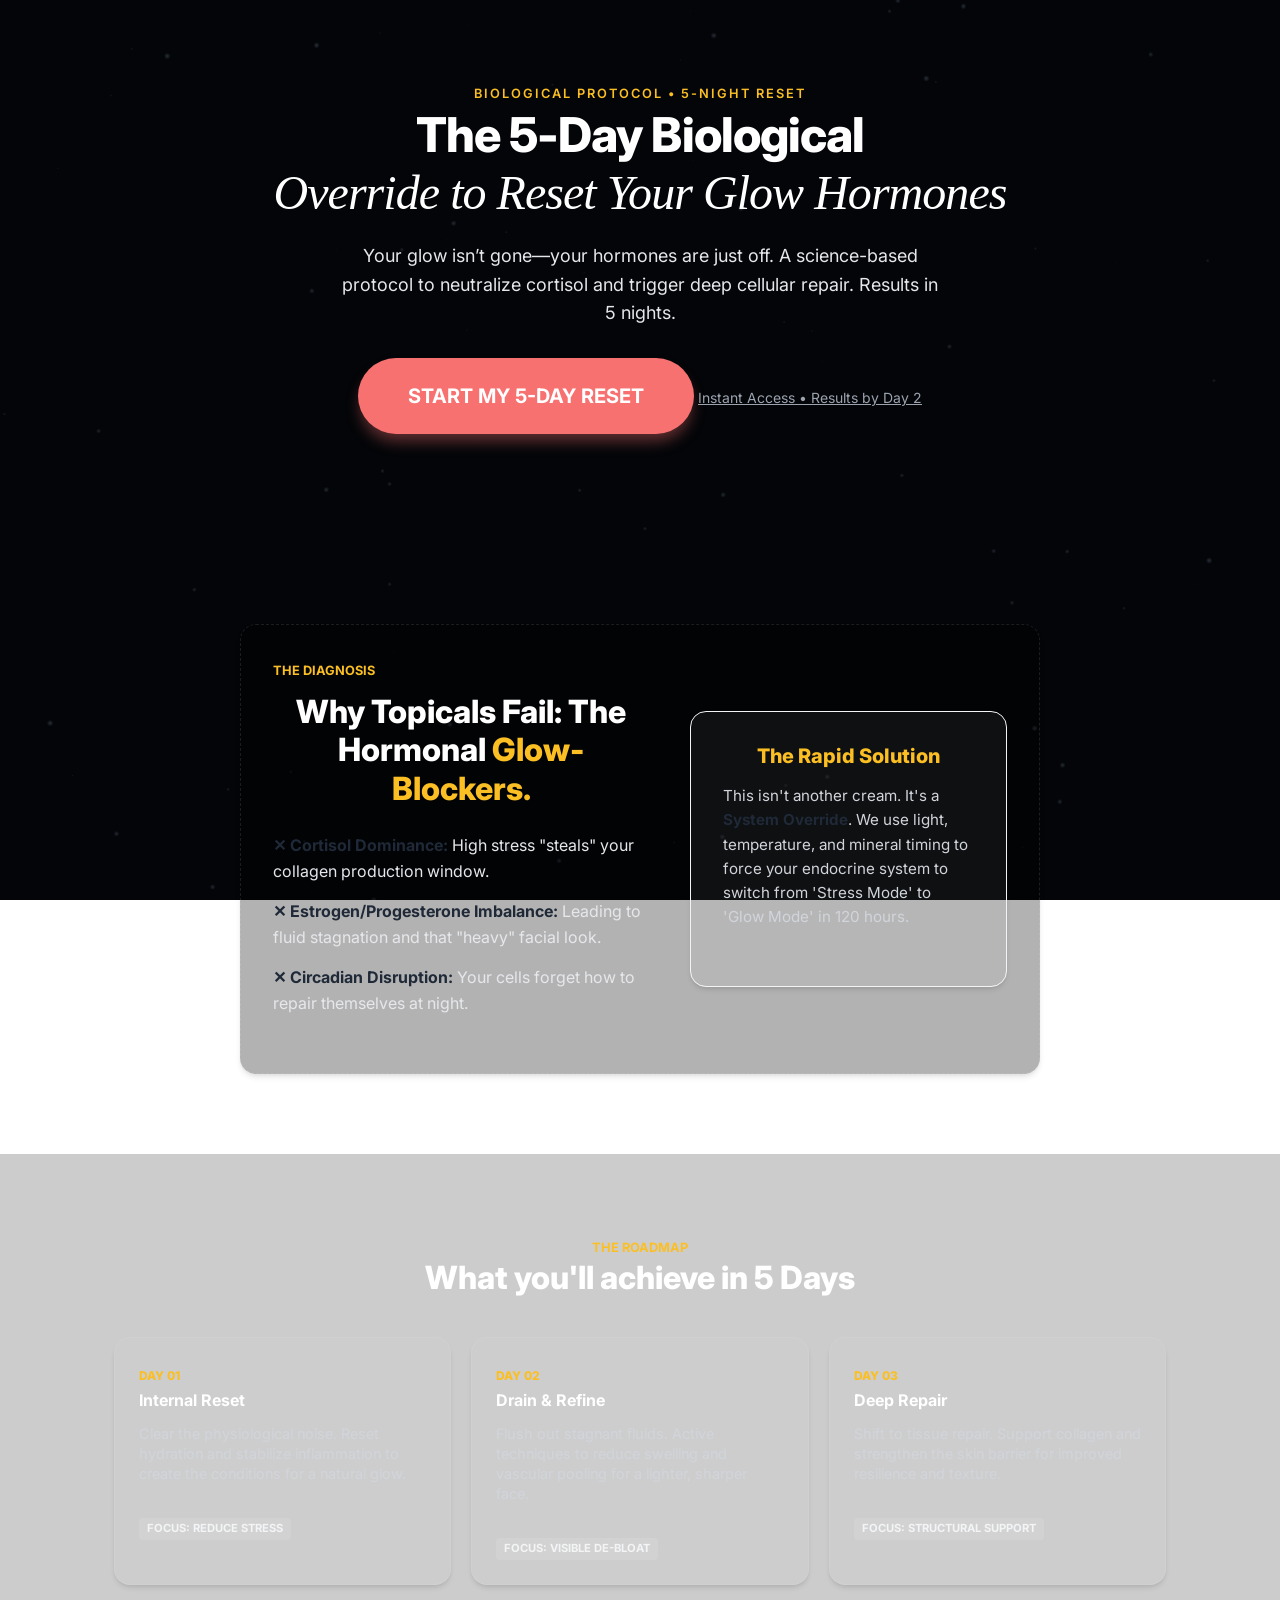
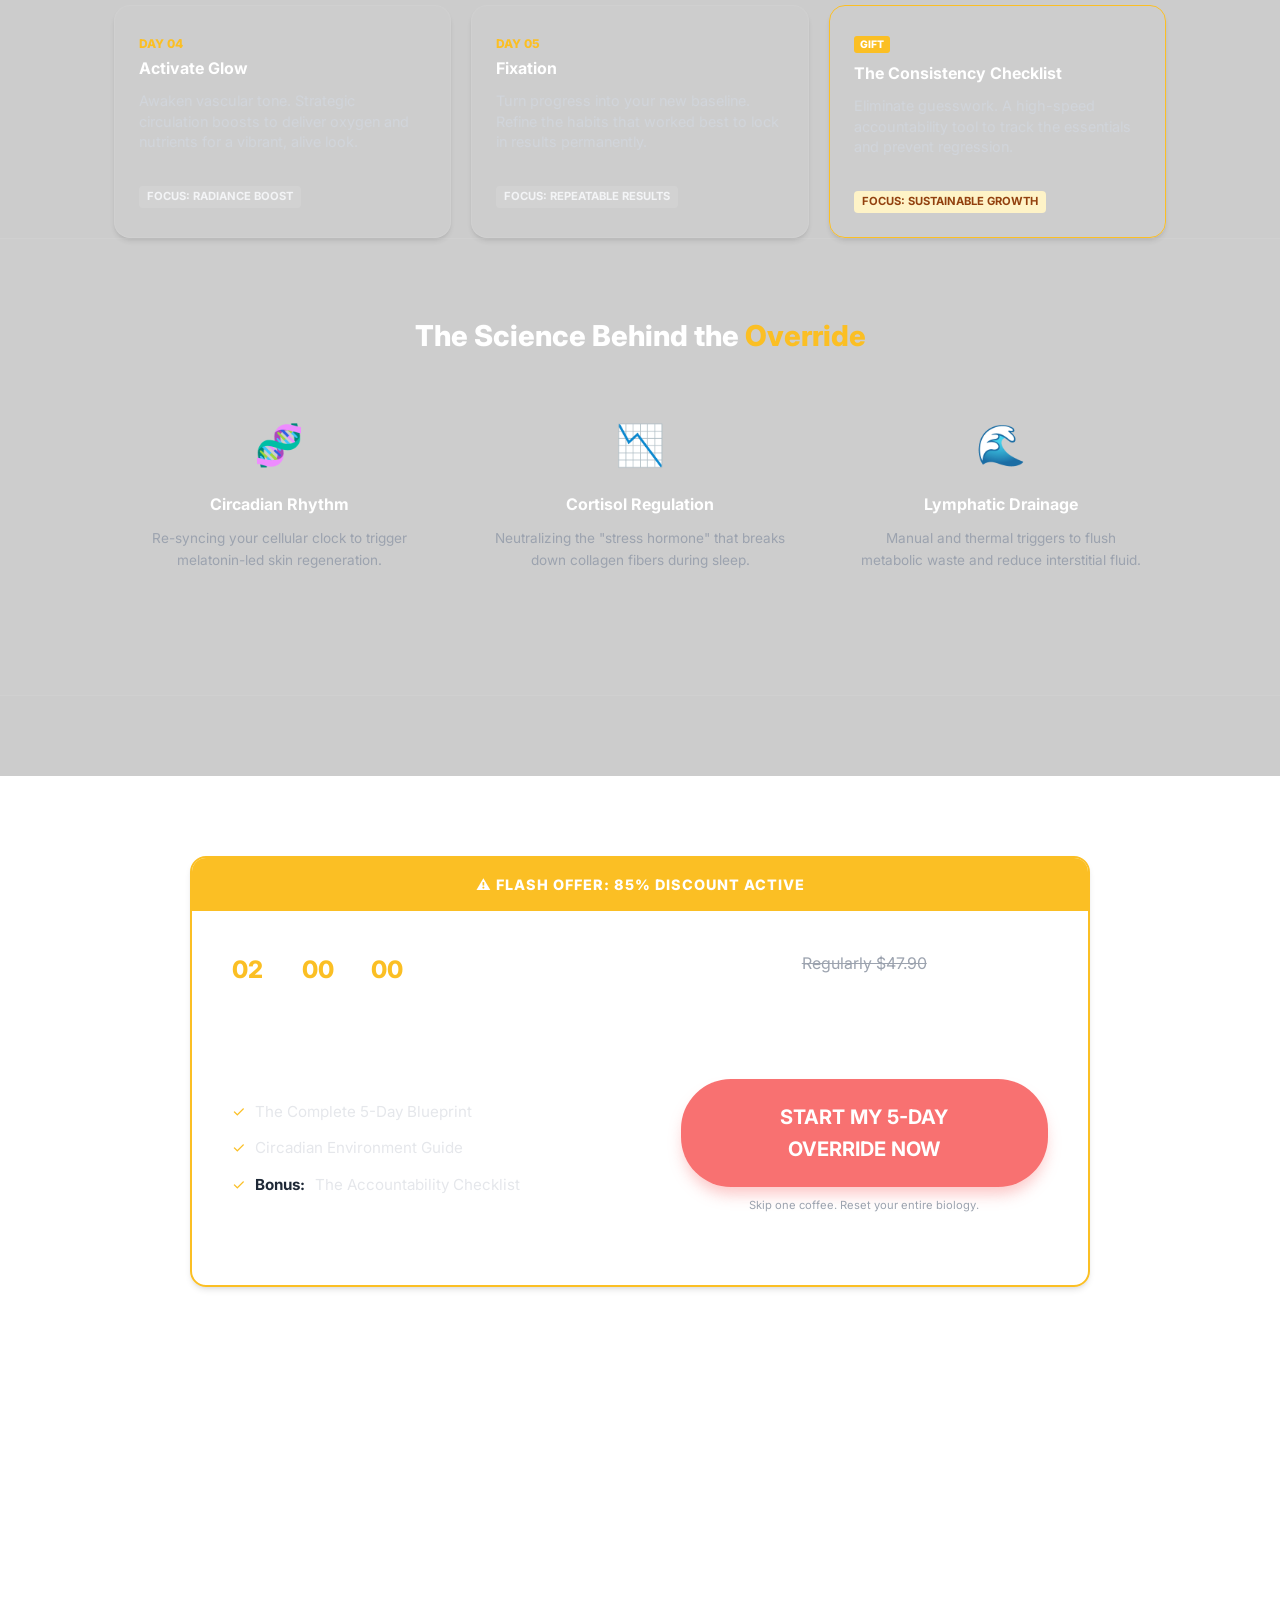
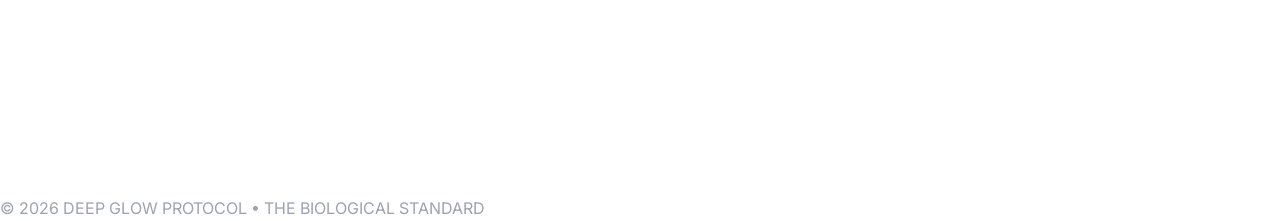
==== index.html @ 21316454 "Update index.html" ====
<!DOCTYPE html>
<html lang="en">
<head>
    <meta charset="UTF-8">
    <meta name="viewport" content="width=device-width, initial-scale=1.0, maximum-scale=1.0, user-scalable=no">
    <title>Deep Glow | 5-Day Reset Protocol</title>
    <link href="https://fonts.googleapis.com/css2?family=Plus+Jakarta+Sans:wght@800&family=Inter:wght@300;400;600&display=swap" rel="stylesheet">
    <link rel="stylesheet" href="style.css">
    <style>
        /* Fundo Animado */
        #dropletCanvas {
            position: fixed;
            top: 0;
            left: 0;
            width: 100%;
            height: 100%;
            z-index: -1;
            background-color: #030508;
        }

        /* Ajustes de suporte para garantir a responsividade */
        .module-grid {
            display: grid;
            grid-template-columns: repeat(auto-fit, minmax(280px, 1fr));
            gap: 20px;
            margin-top: 40px;
        }
        .module-card {
            padding: 1.5rem;
            text-align: left;
            border: 1px solid rgba(255,255,255,0.05);
            background: rgba(255,255,255,0.02);
        }
        .module-card h4 { margin-bottom: 10px; color: #ffffff; }
        .module-card p { font-size: 0.9rem; line-height: 1.4; color: #d1d5db; }
        .benefit-tag {
            display: inline-block;
            background: rgba(255,255,255,0.1);
            padding: 2px 8px;
            border-radius: 4px;
            font-size: 0.7rem;
            font-weight: 700;
            text-transform: uppercase;
            margin-top: 10px;
            color: #f3f4f6;
        }

        /* AJUSTES DA SEÇÃO FAQ */
        .faq-box {
            max-width: 800px;
            margin: 0 auto;
            padding: 40px 20px;
        }
        .faq-item {
            border-bottom: 1px solid rgba(255,255,255,0.1);
            margin-bottom: 10px;
        }
        .faq-trigger {
            width: 100%;
            background: none;
            border: none;
            padding: 20px 0;
            text-align: left;
            cursor: pointer;
            display: flex;
            justify-content: space-between;
            align-items: center;
            font-family: 'Inter', sans-serif;
            font-weight: 600;
            font-size: 1.1rem;
            color: #ffffff;
        }
        .faq-content {
            max-height: 0;
            overflow: hidden;
            transition: max-height 0.3s ease-out;
        }
        .faq-content p {
            padding-bottom: 20px;
            color: #d1d5db;
            line-height: 1.6;
            margin: 0;
        }

        @media (max-width: 768px) {
            .mobile-stack { display: block !important; }
            .mobile-stack > div { margin-bottom: 20px; }
            h1 { font-size: 2.2rem !important; }
            .section { padding: 40px 0 !important; }
        }
    </style>
    <!-- Meta Pixel Code -->
<script>
!function(f,b,e,v,n,t,s)
{if(f.fbq)return;n=f.fbq=function(){n.callMethod?
n.callMethod.apply(n,arguments):n.queue.push(arguments)};
if(!f._fbq)f._fbq=n;n.push=n;n.loaded=!0;n.version='2.0';
n.queue=[];t=b.createElement(e);t.async=!0;
t.src=v;s=b.getElementsByTagName(e)[0];
s.parentNode.insertBefore(t,s)}(window, document,'script',
'https://connect.facebook.net/en_US/fbevents.js');
fbq('init', '1629880211533904');
fbq('track', 'PageView');
</script>
<noscript><img height="1" width="1" style="display:none"
src="https://www.facebook.com/tr?id=1629880211533904&ev=PageView&noscript=1"
/></noscript>
<!-- End Meta Pixel Code -->
</head>
<body>

    <canvas id="dropletCanvas"></canvas>

    <header class="section">
        <div class="container text-center">
            <span style="color: #fbbf24; font-weight: 600; text-transform: uppercase; letter-spacing: 2px; font-size: 0.8rem;">Biological Protocol • 5-Night Reset</span>
            <h1 style="color: #ffffff;">The 5-Day Biological <br> <span style="font-style: italic; font-weight: 400; font-family: serif; color: #ffffff;">Override to Reset Your Glow Hormones</span></h1>
            <p style="margin: 0 auto; max-width: 600px; color: #e5e7eb;">Your glow isn’t gone—your hormones are just off. A science-based protocol to neutralize cortisol and trigger deep cellular repair. Results in 5 nights.</p>
            
            <div class="cta-container">
                <a href="#offer" class="cta">Start My 5-Day Reset</a>
                <span class="cta-secondary" style="color: #9ca3af;">Instant Access • Results by Day 2</span>
            </div>
        </div>
    </header>

    <main>
        <section class="section section-dark">
            <div class="container">
                <div class="box section-dark" style="border: 1px dashed rgba(255,255,255,0.1); padding: 2rem; background: rgba(0,0,0,0.3);">
                    <div style="display: flex; gap: 40px; align-items: center;" class="mobile-stack">
                        <div style="flex: 1.2;">
                            <span style="color: #fbbf24; text-transform: uppercase; font-size: 0.8rem; font-weight: 700;">The Diagnosis</span>
                            <h2 style="color: #ffffff; margin-top: 10px;">Why Topicals Fail: The Hormonal  <span style="color: #fbbf24;">Glow-Blockers.</span></h2>
                            
                            <div style="margin-top: 25px;">
                                <p style="font-size: 1rem; margin-bottom: 15px; color: #e5e7eb;"><strong>✕ Cortisol Dominance:</strong> High stress "steals" your collagen production window.</p>
                                <p style="font-size: 1rem; margin-bottom: 15px; color: #e5e7eb;"><strong>✕ Estrogen/Progesterone Imbalance:</strong> Leading to fluid stagnation and that "heavy" facial look.</p>
                                <p style="font-size: 1rem; color: #e5e7eb;"><strong>✕ Circadian Disruption:</strong> Your cells forget how to repair themselves at night.</p>
                            </div>
                        </div>
                        
                        <div class="box" style="background: rgba(255,255,255,0.05); padding: 2rem; flex: 0.8;">
                            <h3 style="color: #fbbf24; font-size: 1.25rem; margin-bottom: 1rem;">The Rapid Solution</h3>
                            <p style="font-size: 0.95rem; color: #d1d5db;">This isn't another cream. It's a <strong>System Override</strong>. We use light, temperature, and mineral timing to force your endocrine system to switch from 'Stress Mode' to 'Glow Mode' in 120 hours.</p>
                        </div>
                    </div>
                </div>
            </div>
        </section>

        <section class="section section-alt" style="background: rgba(0,0,0,0.2);">
            <div class="container text-center">
                <span style="color: #fbbf24; text-transform: uppercase; font-size: 0.8rem; font-weight: 700;">The Roadmap</span>
                <h2 style="color: #ffffff;">What you'll achieve in 5 Days</h2>
                
                <div class="module-grid">
                    <div class="box module-card">
                        <span style="color: #fbbf24; font-weight: 800; font-size: 0.75rem;">DAY 01</span>
                        <h4>Internal Reset</h4>
                        <p>Clear the physiological noise. Reset hydration and stabilize inflammation to create the conditions for a natural glow.</p>
                        <span class="benefit-tag">Focus: Reduce Stress</span>
                    </div>
                    
                    <div class="box module-card">
                        <span style="color: #fbbf24; font-weight: 800; font-size: 0.75rem;">DAY 02</span>
                        <h4>Drain & Refine</h4>
                        <p>Flush out stagnant fluids. Active techniques to reduce swelling and vascular pooling for a lighter, sharper face.</p>
                        <span class="benefit-tag">Focus: Visible De-bloat</span>
                    </div>
                    
                    <div class="box module-card">
                        <span style="color: #fbbf24; font-weight: 800; font-size: 0.75rem;">DAY 03</span>
                        <h4>Deep Repair</h4>
                        <p>Shift to tissue repair. Support collagen and strengthen the skin barrier for improved resilience and texture.</p>
                        <span class="benefit-tag">Focus: Structural Support</span>
                    </div>
                    
                    <div class="box module-card">
                        <span style="color: #fbbf24; font-weight: 800; font-size: 0.75rem;">DAY 04</span>
                        <h4>Activate Glow</h4>
                        <p>Awaken vascular tone. Strategic circulation boosts to deliver oxygen and nutrients for a vibrant, alive look.</p>
                        <span class="benefit-tag">Focus: Radiance Boost</span>
                    </div>
                    
                    <div class="box module-card">
                        <span style="color: #fbbf24; font-weight: 800; font-size: 0.75rem;">DAY 05</span>
                        <h4>Fixation</h4>
                        <p>Turn progress into your new baseline. Refine the habits that worked best to lock in results permanently.</p>
                        <span class="benefit-tag">Focus: Repeatable Results</span>
                    </div>

                    <div class="box module-card" style="border: 1px solid #fbbf24;">
                        <span style="background: #fbbf24; color: #ffffff; padding: 2px 6px; font-weight: 800; font-size: 0.65rem; border-radius: 3px;">GIFT</span>
                        <h4 style="margin-top: 5px; color: #ffffff;">The Consistency Checklist</h4>
                        <p>Eliminate guesswork. A high-speed accountability tool to track the essentials and prevent regression.</p>
                        <span class="benefit-tag" style="background: #fef3c7; color: #92400e;">Focus: Sustainable Growth</span>
                    </div>
                </div>
            </div>

            <section class="section" style="background: rgba(255,255,255,0.02); border-top: 1px solid rgba(255,255,255,0.05); border-bottom: 1px solid rgba(255,255,255,0.05);">
    <div class="container text-center">
        <h2 style="color: #ffffff; margin-bottom: 40px; font-size: 1.8rem;">The Science Behind the <span style="color: #fbbf24;">Override</span></h2>
        
        <div style="display: flex; gap: 30px; justify-content: center;" class="mobile-stack">
            <div style="flex: 1; padding: 20px;">
                <div style="font-size: 2.5rem; margin-bottom: 15px;">🧬</div>
                <h4 style="color: #ffffff; margin-bottom: 10px;">Circadian Rhythm</h4>
                <p style="font-size: 0.85rem; color: #9ca3af;">Re-syncing your cellular clock to trigger melatonin-led skin regeneration.</p>
            </div>

            <div style="flex: 1; padding: 20px;">
                <div style="font-size: 2.5rem; margin-bottom: 15px;">📉</div>
                <h4 style="color: #ffffff; margin-bottom: 10px;">Cortisol Regulation</h4>
                <p style="font-size: 0.85rem; color: #9ca3af;">Neutralizing the "stress hormone" that breaks down collagen fibers during sleep.</p>
            </div>

            <div style="flex: 1; padding: 20px;">
                <div style="font-size: 2.5rem; margin-bottom: 15px;">🌊</div>
                <h4 style="color: #ffffff; margin-bottom: 10px;">Lymphatic Drainage</h4>
                <p style="font-size: 0.85rem; color: #9ca3af;">Manual and thermal triggers to flush metabolic waste and reduce interstitial fluid.</p>
            </div>
        </div>
    </div>
</section>
            
        </section>

        <section id="offer" class="section">
            <div class="container">
                <div class="box" style="max-width: 900px; margin: 0 auto; padding: 0; overflow: hidden; border: 2px solid #fbbf24; background: rgba(255,255,255,0.05);">
                    <div style="background: #fbbf24; color: #ffffff; padding: 15px; text-align: center; font-weight: 800; font-size: 0.9rem; letter-spacing: 1px;">
                        ⚠️ FLASH OFFER: 85% DISCOUNT ACTIVE
                    </div>
                    
                    <div style="display: flex;" class="mobile-stack">
                        <div style="padding: 40px; flex: 1;">
                            <div style="display: flex; gap: 15px; margin-bottom: 30px;" id="timer">
                                <div><span style="font-size: 1.5rem; font-weight: 800; color: #fbbf24;" id="h">02</span><br><small style="font-size: 0.6rem; text-transform: uppercase; color: #ffffff;">Hours</small></div>
                                <span style="font-size: 1.5rem; font-weight: 800; color: #ffffff;">:</span>
                                <div><span style="font-size: 1.5rem; font-weight: 800; color: #fbbf24;" id="m">00</span><br><small style="font-size: 0.6rem; text-transform: uppercase; color: #ffffff;">Min</small></div>
                                <span style="font-size: 1.5rem; font-weight: 800; color: #ffffff;">:</span>
                                <div><span style="font-size: 1.5rem; font-weight: 800; color: #fbbf24;" id="s">00</span><br><small style="font-size: 0.6rem; text-transform: uppercase; color: #ffffff;">Sec</small></div>
                            </div>

                            <h3 style="font-size: 1.8rem; color: #ffffff;">Deep Glow Reset™</h3>
                            <ul style="list-style: none; margin-top: 20px; padding: 0;">
                                <li style="margin-bottom: 12px; font-size: 0.95rem; display: flex; align-items: center; gap: 10px; color: #e5e7eb;">
                                    <span style="color: #fbbf24;">✓</span> The Complete 5-Day Blueprint
                                </li>
                                <li style="margin-bottom: 12px; font-size: 0.95rem; display: flex; align-items: center; gap: 10px; color: #e5e7eb;">
                                    <span style="color: #fbbf24;">✓</span> Circadian Environment Guide
                                </li>
                                <li style="margin-bottom: 12px; font-size: 0.95rem; display: flex; align-items: center; gap: 10px; color: #e5e7eb;">
                                    <span style="color: #fbbf24;">✓</span> <strong>Bonus:</strong> The Accountability Checklist
                                </li>
                            </ul>
                        </div>

                        <div style="background: rgba(255,255,255,0.05); padding: 40px; text-align: center; border-left: 1px solid rgba(255,255,255,0.1); flex: 1;">
                            <span style="text-decoration: line-through; color: #9ca3af;">Regularly $47.90</span>
                            <div style="font-size: 4.5rem; font-weight: 800; color: #ffffff; line-height: 1; margin: 10px 0;">$7.90</div>
                            
                            <div class="cta-container" style="margin-top: 20px;">
                                <a href="https://pay.hotmart.com/W104754654M?bid=1772998700626" class="cta" style="width: 100%; display: block; box-sizing: border-box;">Start My 5-Day Override Now</a>
                                <span style="font-size: 0.7rem; color: #9ca3af; margin-top: 10px; display: block;">Skip one coffee. Reset your entire biology.</span>
                            </div>
                        </div>
                    </div>
                </div>
            </div>
        </section>

        <section class="section-padding container">
            <div class="faq-box">
                <h2 style="text-align: center; margin-bottom: 2rem; font-size: 1.5rem; color: #ffffff;">Questions?</h2>
                <div class="faq-item">
                    <button class="faq-trigger" onclick="toggleFaq(this)">How soon will I see results? <span>+</span></button>
                    <div class="faq-content"><p>You will notice a reduction in morning puffiness by Day 2. By Day 5, your skin's texture and natural "glow" will be visibly restored.</p></div>
                </div>
                <div class="faq-item">
                    <button class="faq-trigger" onclick="toggleFaq(this)">Do I need to buy products? <span>+</span></button>
                    <div class="faq-content"><p>No. This protocol relies on biological triggers like timing, temperature, and specific movements. No extra serums required.</p></div>
                </div>
                <div class="faq-item">
                    <button class="faq-trigger" onclick="toggleFaq(this)">Is it a subscription? <span>+</span></button>
                    <div class="faq-content"><p>No. This is a one-time investment of $7.90 for lifetime digital access to the protocol.</p></div>
                </div>
                <div class="faq-item">
                    <button class="faq-trigger" onclick="toggleFaq(this)">What if it doesn't work? <span>+</span></button>
                    <div class="faq-content"><p>We offer a 7-day money-back guarantee. If you don't feel a difference, we refund your $7.90 immediately.</p></div>
                </div>
            </div>
        </section>
    </main>
        
    <footer style="color: #9ca3af;">
                                              © 2026 DEEP GLOW PROTOCOL • THE BIOLOGICAL STANDARD
    </footer>

    <script>
        // Animação de Fundo
        const canvas = document.getElementById('dropletCanvas');
        const ctx = canvas.getContext('2d');
        function resizeCanvas() { canvas.width = window.innerWidth; canvas.height = window.innerHeight; }
        resizeCanvas();
        let droplets = [];
        const config = { count: 100, speedMin: 0.05, speedMax: 0.4, baseColor: '180, 200, 230' };
        class Droplet {
            constructor() { this.init(true); }
            init(randomX = false) {
                this.y = Math.random() * canvas.height;
                this.x = randomX ? (Math.random() * canvas.width) : -50;
                this.z = Math.random();
                this.speed = (this.z * (config.speedMax - config.speedMin) + config.speedMin) * 0.8;
                this.radius = this.z * 3 + 0.5;
                this.opacity = this.z * 0.2 + 0.02;
                this.oscillation = Math.random() * 0.3;
                this.oscSpeed = Math.random() * 0.01;
                this.time = Math.random() * 100;
            }
            draw() {
                this.time += this.oscSpeed;
                const currentY = this.y + Math.sin(this.time) * 15 * this.oscillation;
                ctx.beginPath();
                let grad = ctx.createRadialGradient(this.x, currentY, 0, this.x, currentY, this.radius);
                grad.addColorStop(0, `rgba(${config.baseColor}, ${this.opacity})`);
                grad.addColorStop(1, `rgba(${config.baseColor}, 0)`);
                ctx.fillStyle = grad;
                ctx.arc(this.x, currentY, this.radius, 0, Math.PI * 2);
                ctx.fill();
            }
            update() { this.x += this.speed; if (this.x > canvas.width + 50) this.init(false); this.draw(); }
        }
        function initScene() { droplets = []; for (let i = 0; i < config.count; i++) droplets.push(new Droplet()); }
        function animate() { ctx.clearRect(0, 0, canvas.width, canvas.height); droplets.forEach(d => d.update()); requestAnimationFrame(animate); }
        window.addEventListener('resize', () => { resizeCanvas(); initScene(); });
        initScene(); animate();

        // Timer Logic
        function startTimer(duration) {
            let timer = duration, hours, minutes, seconds;
            setInterval(function () {
                hours = parseInt(timer / 3600, 10);
                minutes = parseInt((timer % 3600) / 60, 10);
                seconds = parseInt(timer % 60, 10);
                document.getElementById('h').textContent = hours < 10 ? "0" + hours : hours;
                document.getElementById('m').textContent = minutes < 10 ? "0" + minutes : minutes;
                document.getElementById('s').textContent = seconds < 10 ? "0" + seconds : seconds;
                if (--timer < 0) timer = duration;
            }, 1000);
        }
        function toggleFaq(btn) {
            const content = btn.nextElementSibling;
            const isOpen = content.style.maxHeight;
            document.querySelectorAll('.faq-content').forEach(c => c.style.maxHeight = null);
            content.style.maxHeight = (isOpen && isOpen !== "0px") ? null : content.scrollHeight + "px";
        }
        window.onload = function () { startTimer(7200); };
    </script>
</body>
</html>
---- style.css ----
/* =========================================================
   STYLE: Modern, Premium, High-Conversion
   TARGET: American Female Market
============================================================ 
*/

/* 1. GLOBAL RESET */
* {
    margin: 0;
    padding: 0;
    box-sizing: border-box;
    -webkit-font-smoothing: antialiased;
    -moz-osx-font-smoothing: grayscale;
}

:root {
    --primary-color: #F87171; /* Modern Coral for Conversion */
    --primary-hover: #EF4444;
    --accent-soft: #FFF5F5;   /* Soft Rose Background */
    --text-main: #1F2937;     /* Deep Charcoal for readability */
    --text-light: #6B7280;    /* Grey for subheadlines */
    --white: #FFFFFF;
    --border-color: #F3F4F6;
    --shadow: 0 4px 6px -1px rgba(0, 0, 0, 0.1), 0 2px 4px -1px rgba(0, 0, 0, 0.06);
    --font-main: 'Inter', -apple-system, BlinkMacSystemFont, "Segoe UI", Roboto, sans-serif;
}

html {
    scroll-behavior: smooth;
    font-size: 16px;
}

body {
    font-family: var(--font-main);
    background-color: var(--white);
    color: var(--text-main);
    line-height: 1.6;
    overflow-x: hidden;
}

/* 2. ESTRUTURA BASE */
.container {
    width: 100%;
    max-width: 1100px;
    margin: 0 auto;
    padding: 0 24px;
}

.section {
    padding: 80px 0;
    position: relative;
}

.box {
    background: var(--white);
    padding: 40px;
    border-radius: 16px;
    border: 1px solid var(--border-color);
    box-shadow: var(--shadow);
    max-width: 800px;
    margin: 0 auto;
}

.highlight {
    background-color: var(--accent-soft);
    padding: 40px 0;
    border-top: 1px solid var(--border-color);
    border-bottom: 1px solid var(--border-color);
}

/* 3. TIPOGRAFIA */
h1, h2, h3 {
    font-weight: 800;
    line-height: 1.2;
    margin-bottom: 20px;
    text-align: center;
}

h1 {
    font-size: clamp(40px, 5vw, 48px);
    color: var(--text-main);
    letter-spacing: -0.02em;
}

h2 {
    font-size: clamp(26px, 4vw, 32px);
    color: var(--text-main);
}

p {
    font-size: 18px;
    color: var(--text-light);
    margin-bottom: 1.5rem;
    max-width: 700px;
    margin-left: auto;
    margin-right: auto;
}

strong {
    color: var(--text-main);
    font-weight: 700;
}

/* 4. BOTÕES (CTA) */
.cta-container {
    text-align: center;
    margin: 30px 0;
}

.cta {
    display: inline-block;
    background-color: var(--primary-color);
    color: var(--white);
    font-size: 20px;
    font-weight: 700;
    text-transform: uppercase;
    text-decoration: none;
    padding: 22px 50px;
    border-radius: 50px;
    transition: all 0.3s ease;
    box-shadow: 0 10px 15px -3px rgba(248, 113, 113, 0.4);
    cursor: pointer;
    border: none;
}

.cta:hover {
    background-color: var(--primary-hover);
    transform: translateY(-2px);
    box-shadow: 0 20px 25px -5px rgba(248, 113, 113, 0.5);
}

.cta-secondary {
    display: inline-block;
    color: var(--text-light);
    font-size: 14px;
    text-decoration: underline;
    background: none;
    border: none;
    cursor: pointer;
    margin-top: 15px;
    transition: color 0.2s;
}

.cta-secondary:hover {
    color: var(--text-main);
}

/* 5. AUXILIARY CLASSES */
.text-center { text-align: center; }
.img-responsive {
    max-width: 100%;
    height: auto;
    border-radius: 12px;
    display: block;
    margin: 20px auto;
}

/* 6. RESPONSIVIDADE (MOBILE-FIRST REFINEMENT) */
@media (max-width: 768px) {
            .mobile-stack { display: block !important; }
            .mobile-stack > div { 
                margin-bottom: 0; 
                border-left: none !important; 
                border-bottom: 1px solid rgba(255,255,255,0.1);
            }
            .mobile-stack > div:last-child { border-bottom: none; }
            h1 { font-size: 2.2rem !important; }
            .section { padding: 40px 0 !important; }
            .cta-container { padding: 0 20px; }
        }

/* Subtle Animation for Attention */
@keyframes pulse {
    0% { transform: scale(1); }
    50% { transform: scale(1.02); }
    100% { transform: scale(1); }
}

.cta-pulse {
    animation: pulse 2s infinite;
}
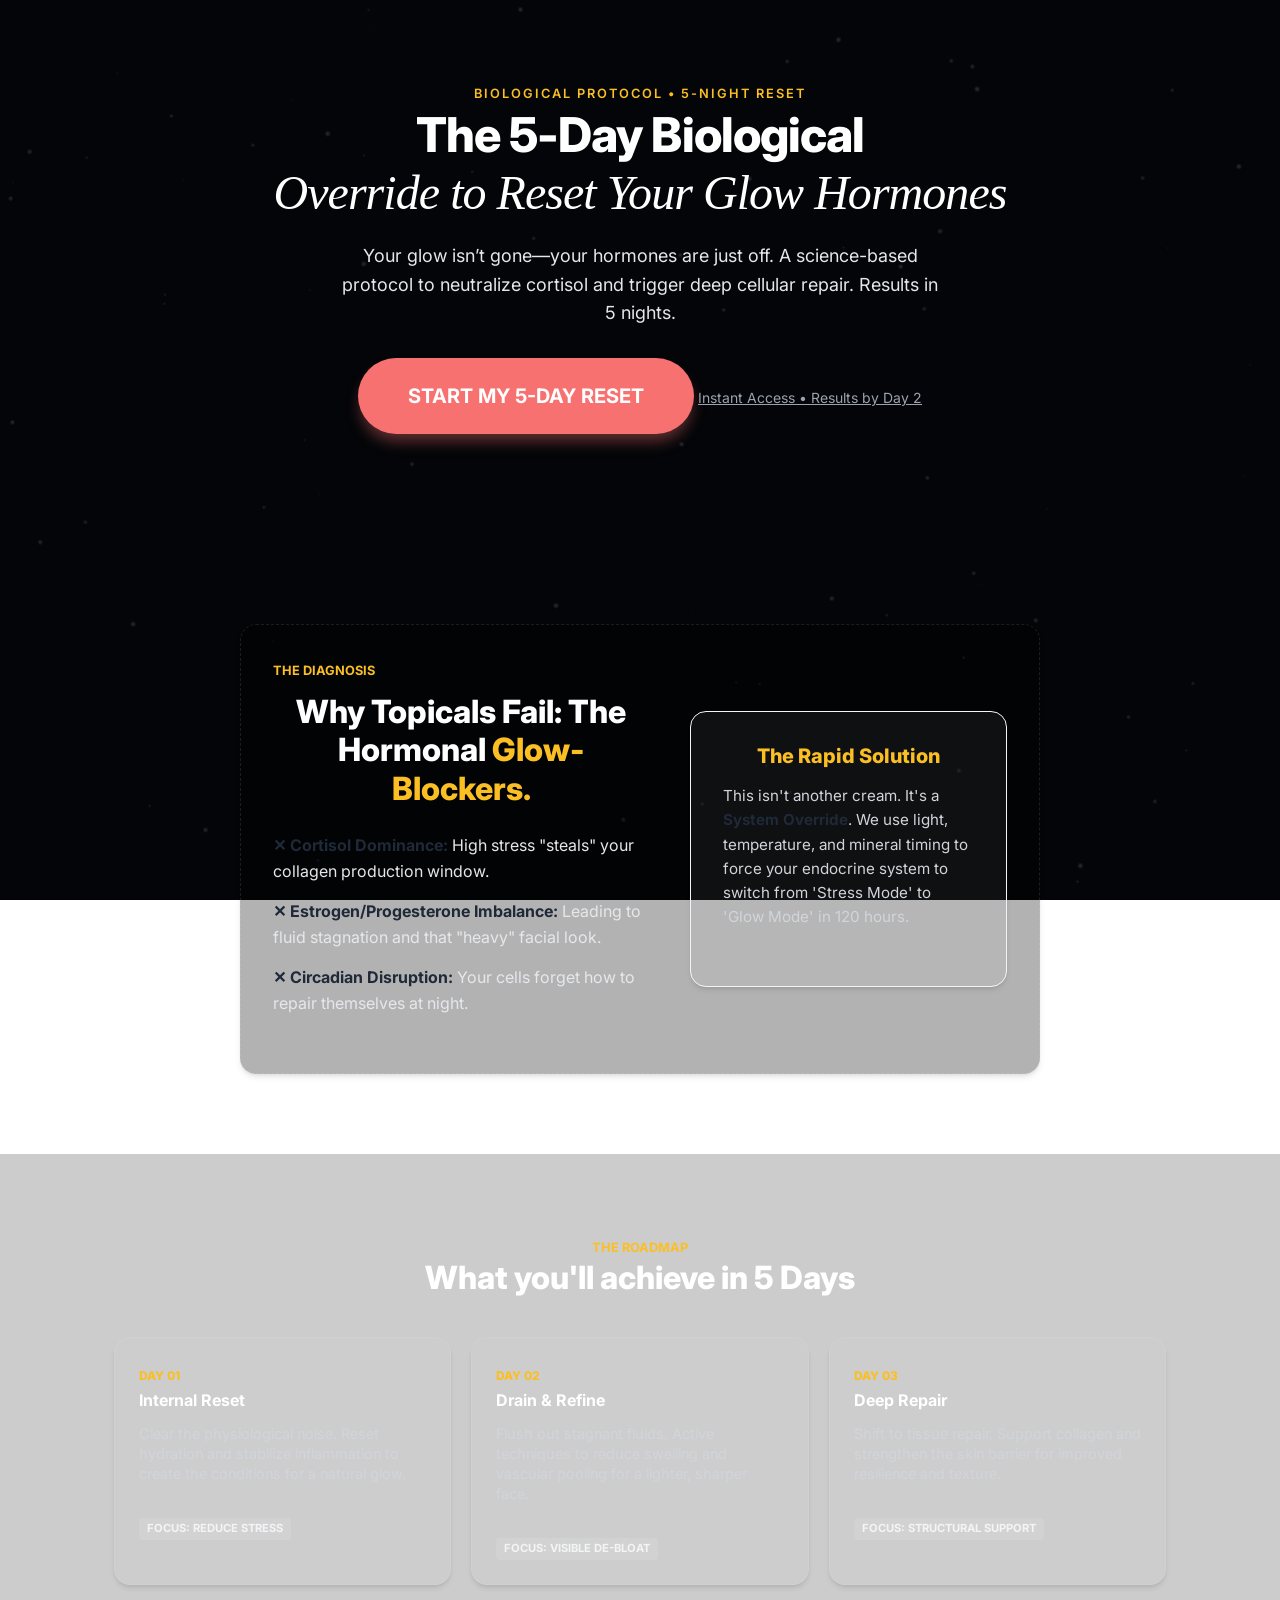
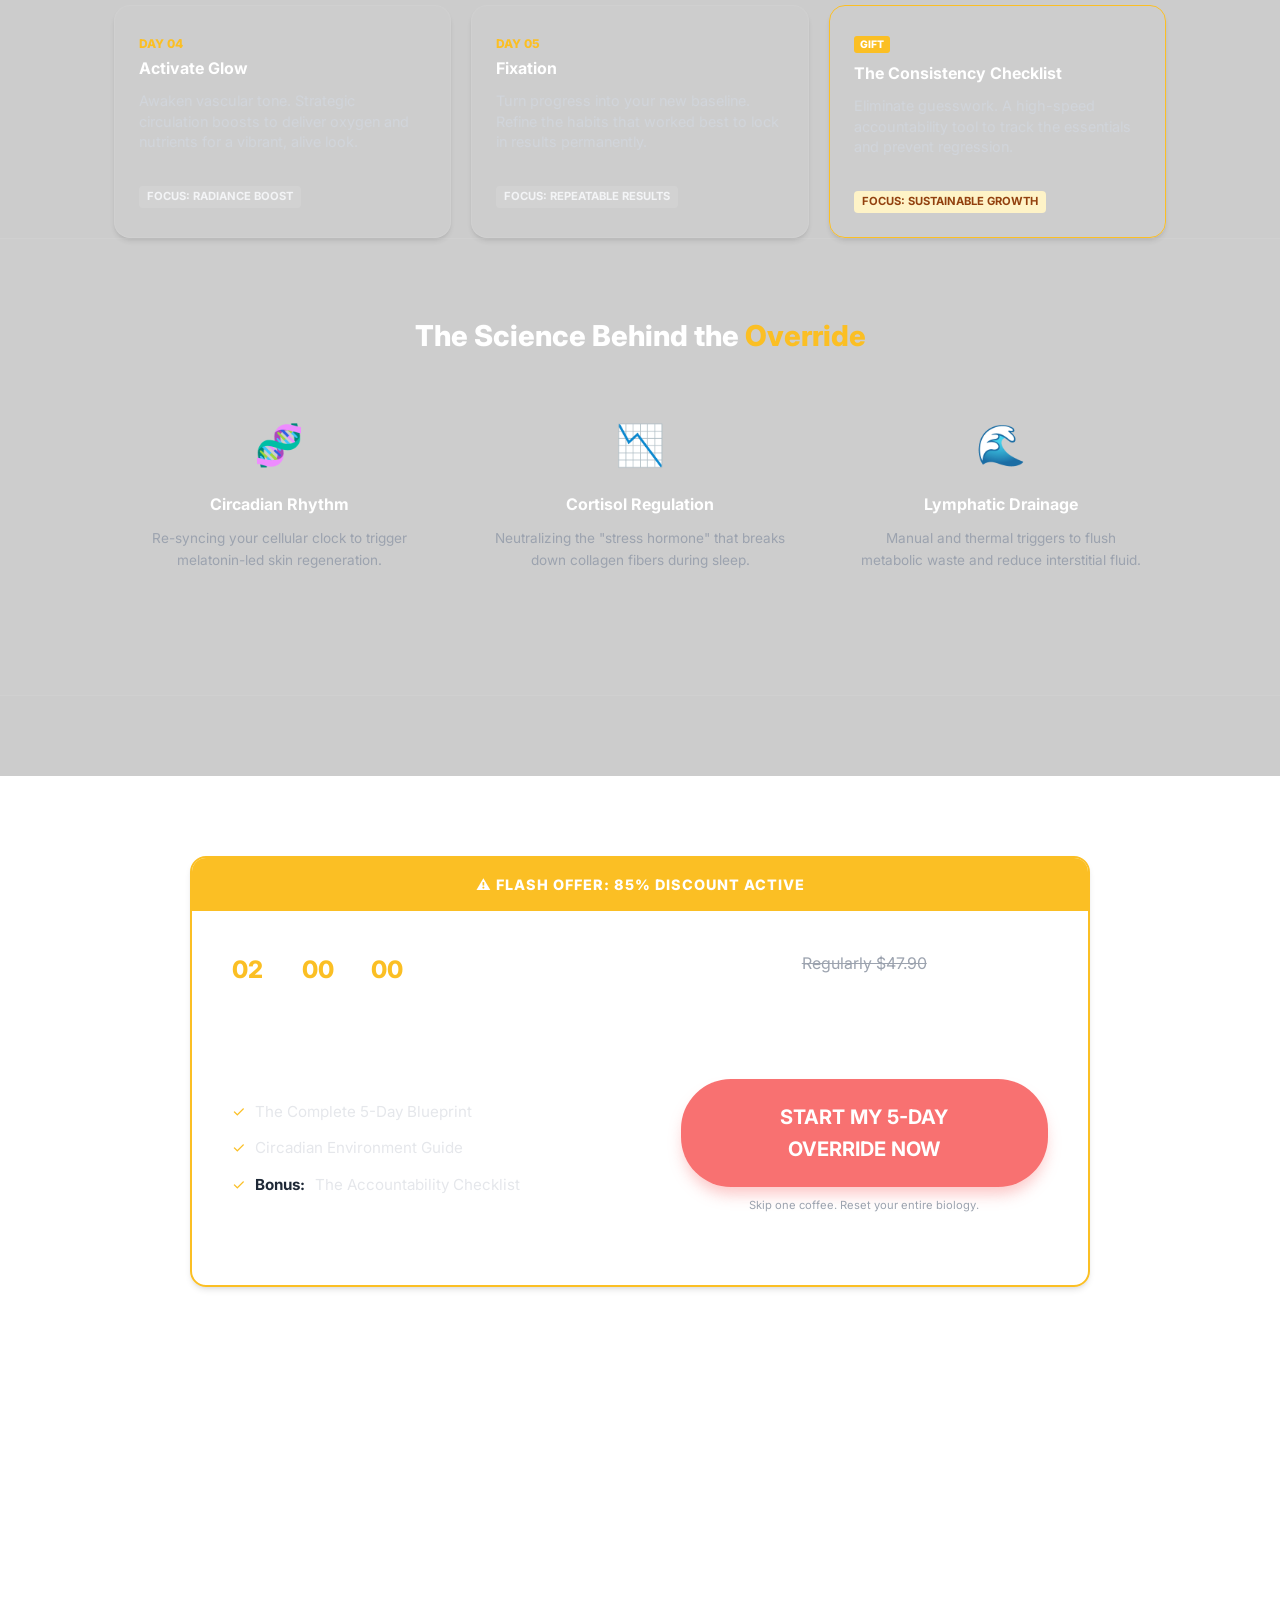
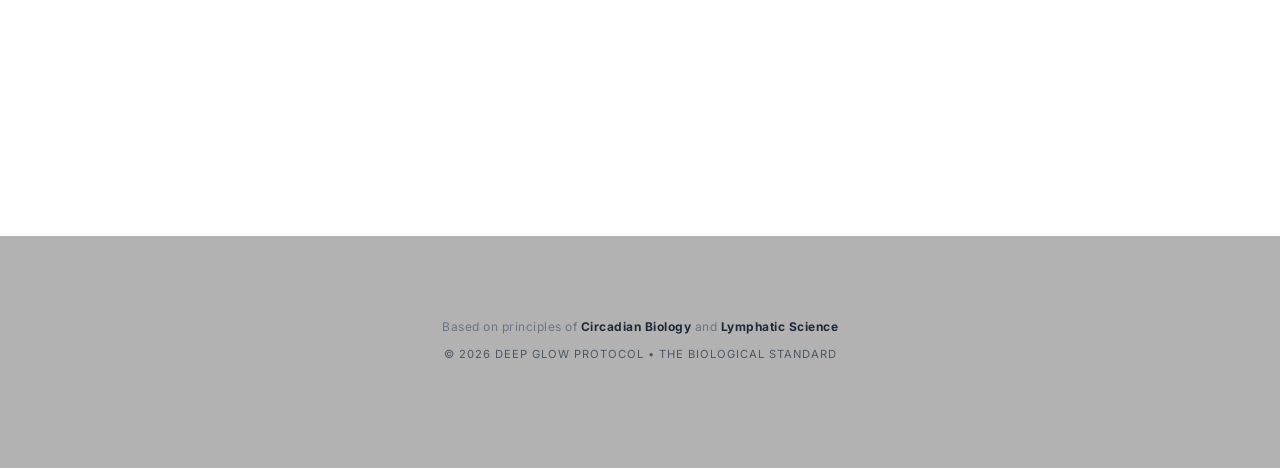
==== commit 2b7c5785: "Update index.html" ====
--- a/index.html
+++ b/index.html
@@ -88,6 +88,29 @@
             h1 { font-size: 2.2rem !important; }
             .section { padding: 40px 0 !important; }
         }
+
+        footer {
+    padding: 40px 20px;
+    text-align: center;
+    border-top: 1px solid rgba(255,255,255,0.05);
+    background: rgba(0,0,0,0.3);
+    margin-top: 40px;
+}
+
+.footer-creds {
+    font-size: 0.75rem;
+    color: #6b7280; /* Um cinza mais discreto */
+    margin-bottom: 10px;
+    letter-spacing: 0.5px;
+}
+
+.footer-copy {
+    font-size: 0.7rem;
+    color: #4b5563;
+    text-transform: uppercase;
+    letter-spacing: 1px;
+}
+        
     </style>
     <!-- Meta Pixel Code -->
 <script>
@@ -295,9 +318,17 @@
         </section>
     </main>
         
-    <footer style="color: #9ca3af;">
-                                              © 2026 DEEP GLOW PROTOCOL • THE BIOLOGICAL STANDARD
-    </footer>
+    <footer class="section">
+    <div class="container">
+        <p class="footer-creds">
+            Based on principles of <strong>Circadian Biology</strong> and <strong>Lymphatic Science</strong>
+        </p>
+        
+        <p class="footer-copy">
+            © 2026 DEEP GLOW PROTOCOL • THE BIOLOGICAL STANDARD
+        </p>
+    </div>
+</footer>
 
     <script>
         // Animação de Fundo
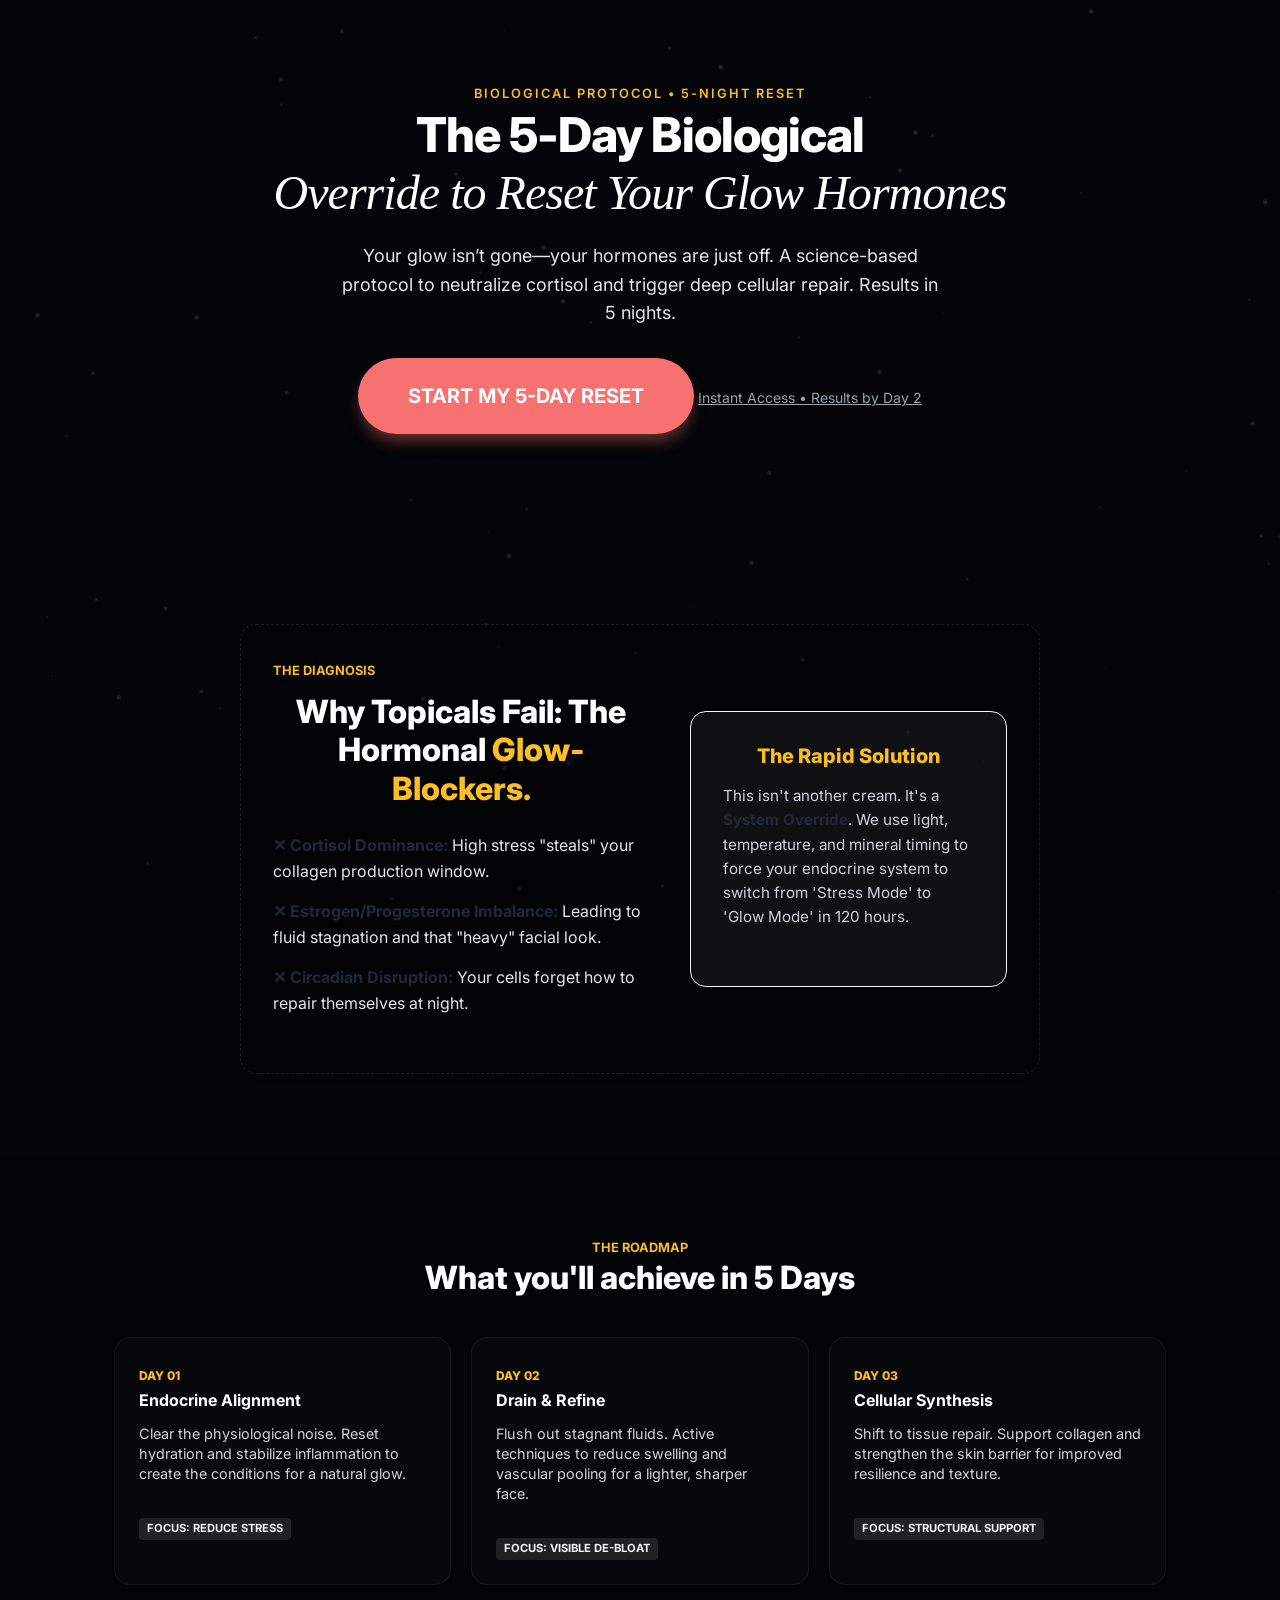
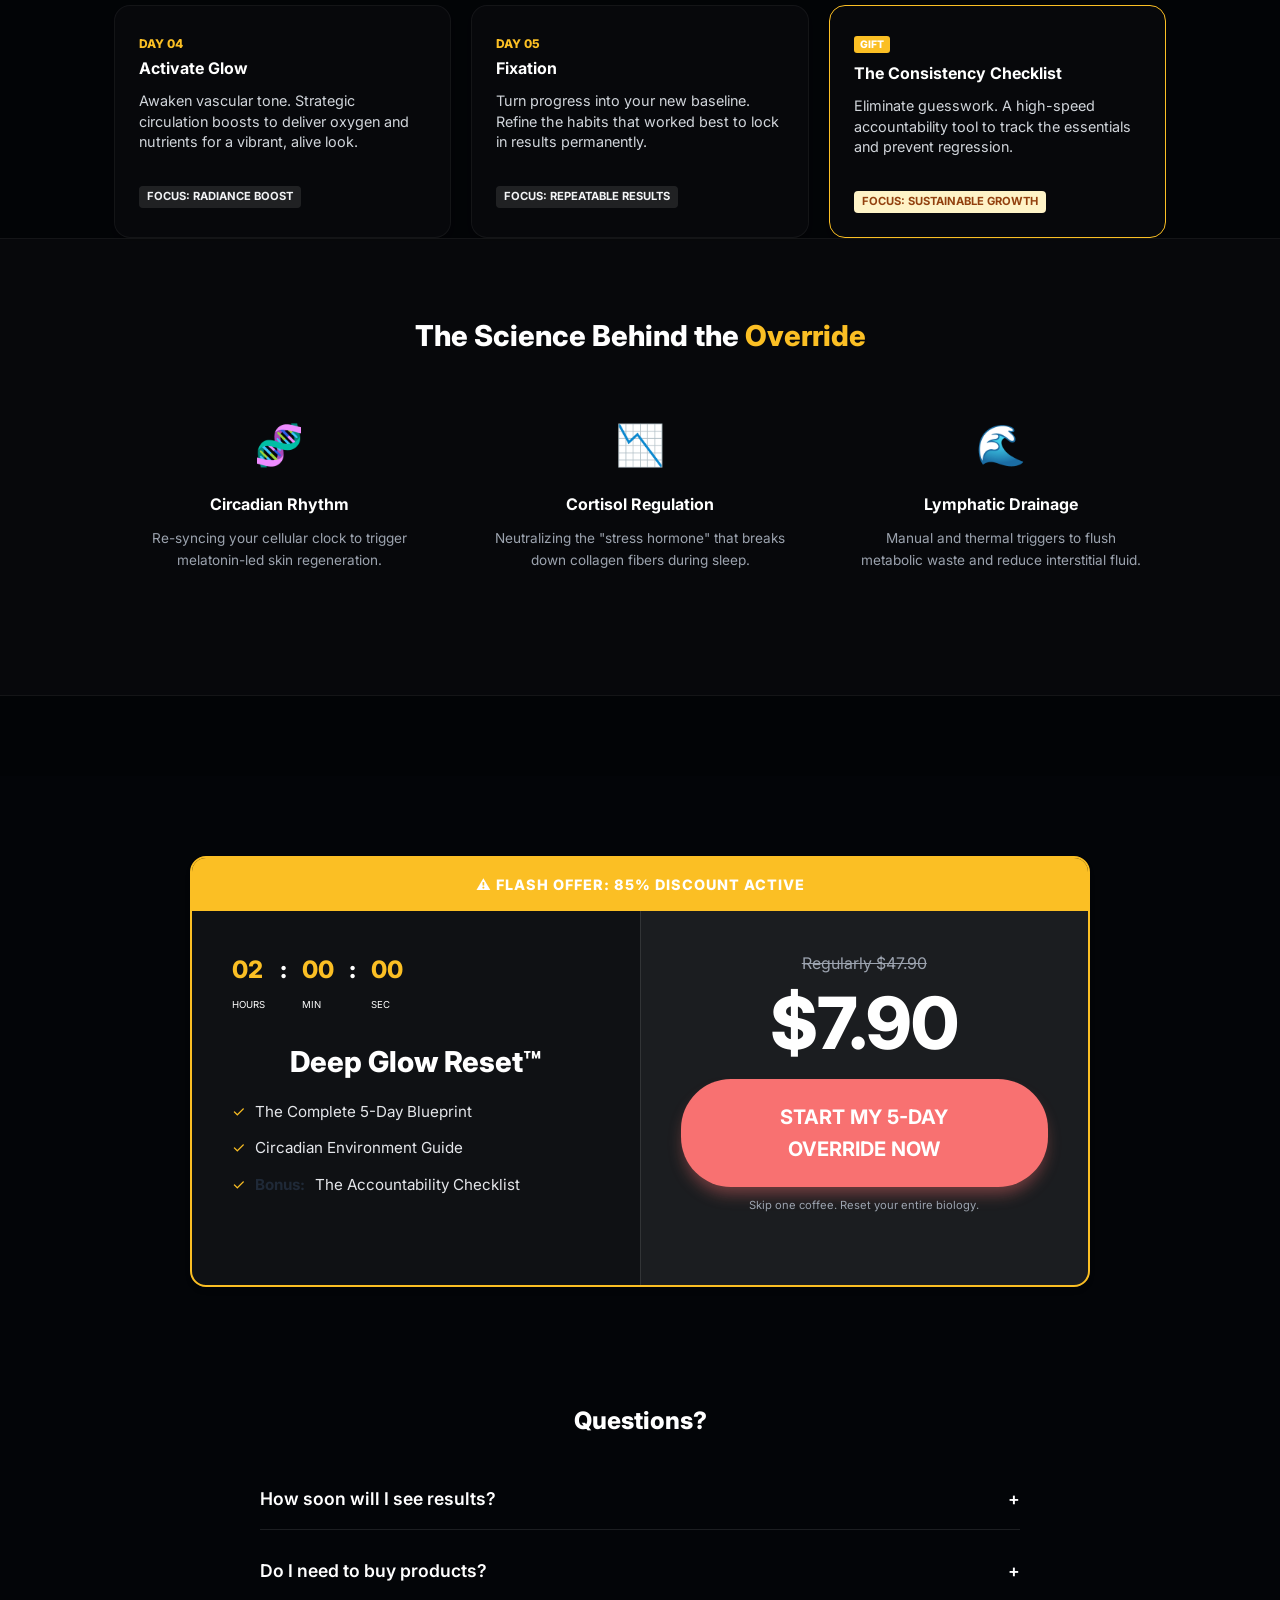
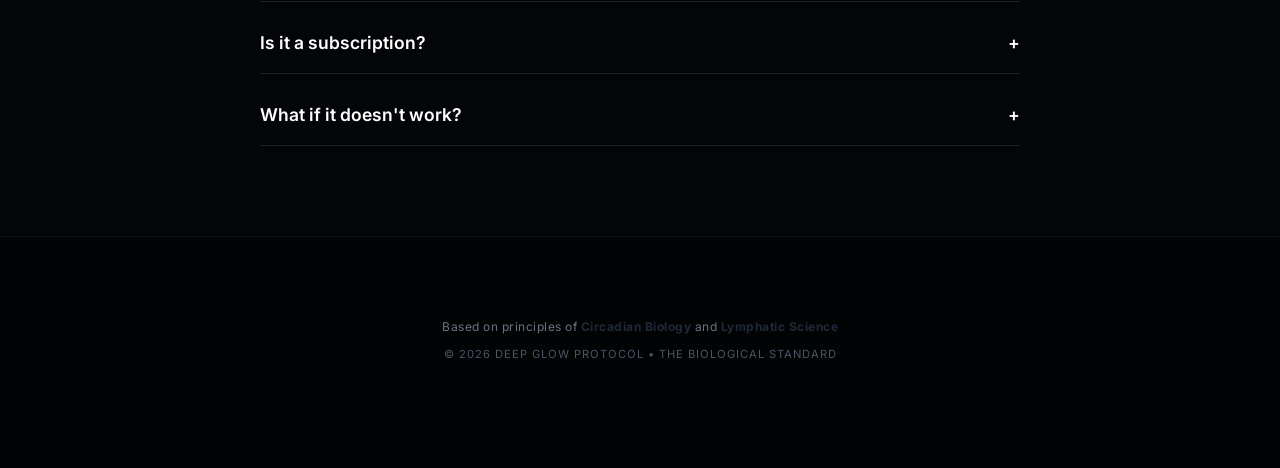
==== commit 4b52a50b: "Update index.html" ====
--- a/index.html
+++ b/index.html
@@ -16,6 +16,7 @@
             height: 100%;
             z-index: -1;
             background-color: #030508;
+            pointer-events: none;
         }
 
         /* Ajustes de suporte para garantir a responsividade */
@@ -109,6 +110,13 @@
     color: #4b5563;
     text-transform: uppercase;
     letter-spacing: 1px;
+}
+
+        body {
+    background-color: #030508; /* Mesma cor do canvas */
+    margin: 0;
+    padding: 0;
+    overflow-x: hidden;
 }
         
     </style>
@@ -180,7 +188,7 @@
                 <div class="module-grid">
                     <div class="box module-card">
                         <span style="color: #fbbf24; font-weight: 800; font-size: 0.75rem;">DAY 01</span>
-                        <h4>Internal Reset</h4>
+                        <h4>Endocrine Alignment</h4>
                         <p>Clear the physiological noise. Reset hydration and stabilize inflammation to create the conditions for a natural glow.</p>
                         <span class="benefit-tag">Focus: Reduce Stress</span>
                     </div>
@@ -194,7 +202,7 @@
                     
                     <div class="box module-card">
                         <span style="color: #fbbf24; font-weight: 800; font-size: 0.75rem;">DAY 03</span>
-                        <h4>Deep Repair</h4>
+                        <h4>Cellular Synthesis</h4>
                         <p>Shift to tissue repair. Support collagen and strengthen the skin barrier for improved resilience and texture.</p>
                         <span class="benefit-tag">Focus: Structural Support</span>
                     </div>
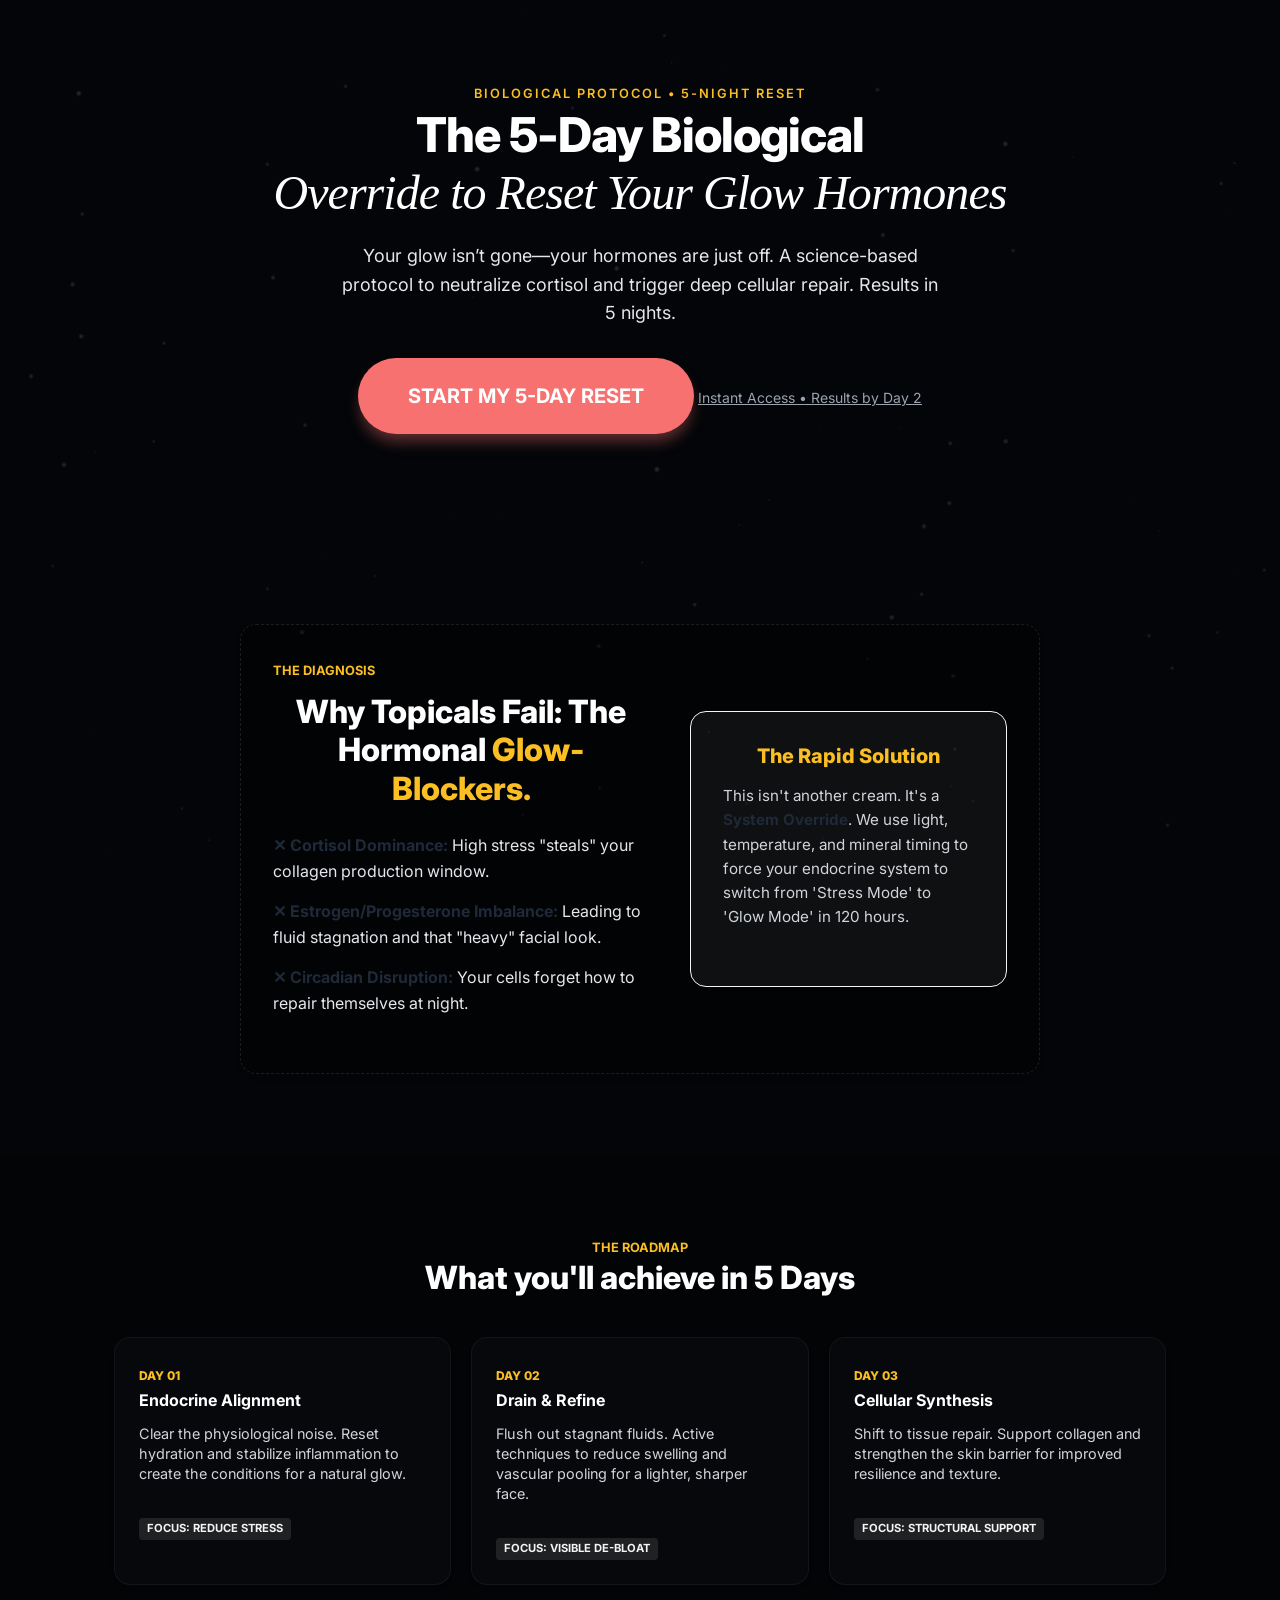
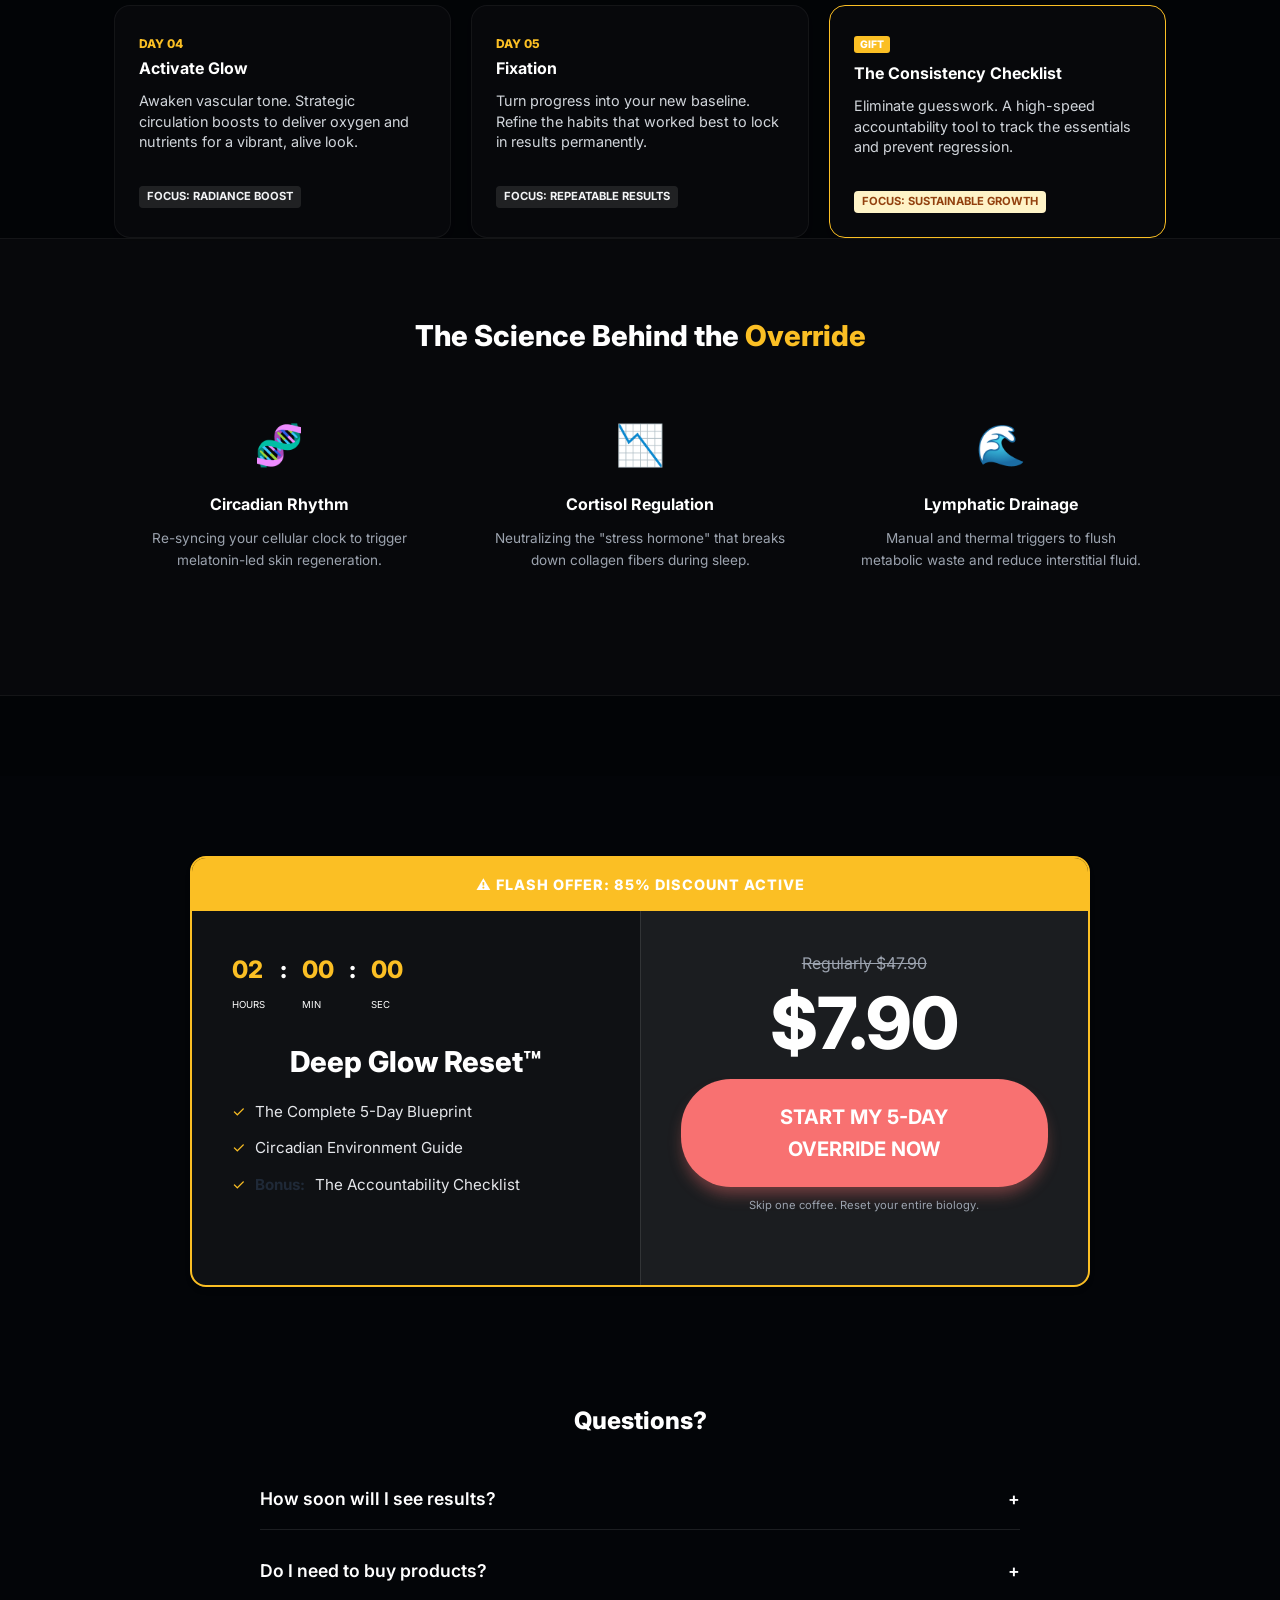
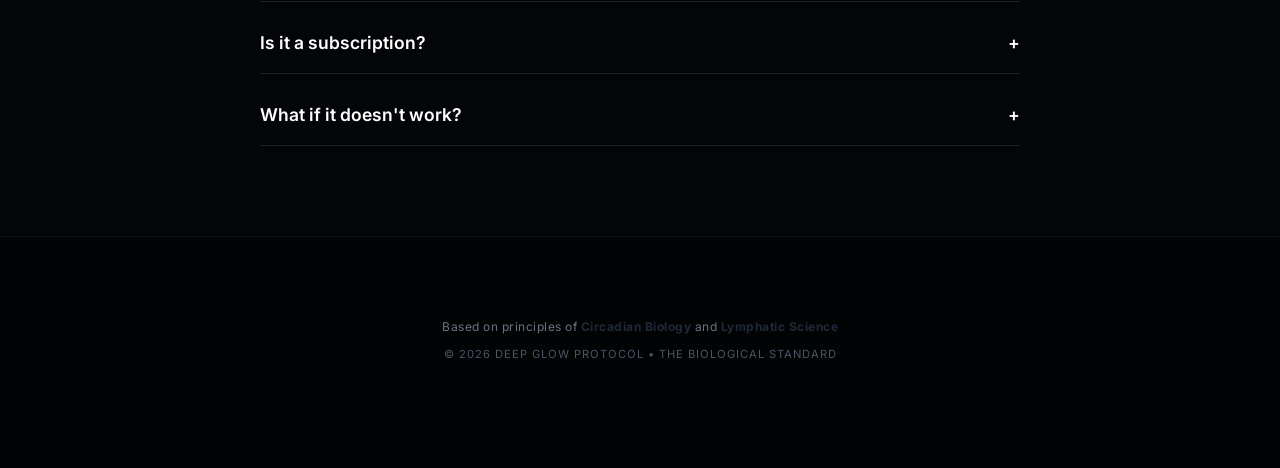
==== commit b02ac95e: "Update index.html" ====
--- a/index.html
+++ b/index.html
@@ -9,15 +9,14 @@
     <style>
         /* Fundo Animado */
         #dropletCanvas {
-            position: fixed;
-            top: 0;
-            left: 0;
-            width: 100%;
-            height: 100%;
-            z-index: -1;
-            background-color: #030508;
-            pointer-events: none;
-        }
+    position: fixed;
+    top: 0;
+    left: 0;
+    width: 100vw;
+    height: 100vh;
+    z-index: -1;
+    pointer-events: none; /* Garante que não interfira nos cliques */
+}
 
         /* Ajustes de suporte para garantir a responsividade */
         .module-grid {
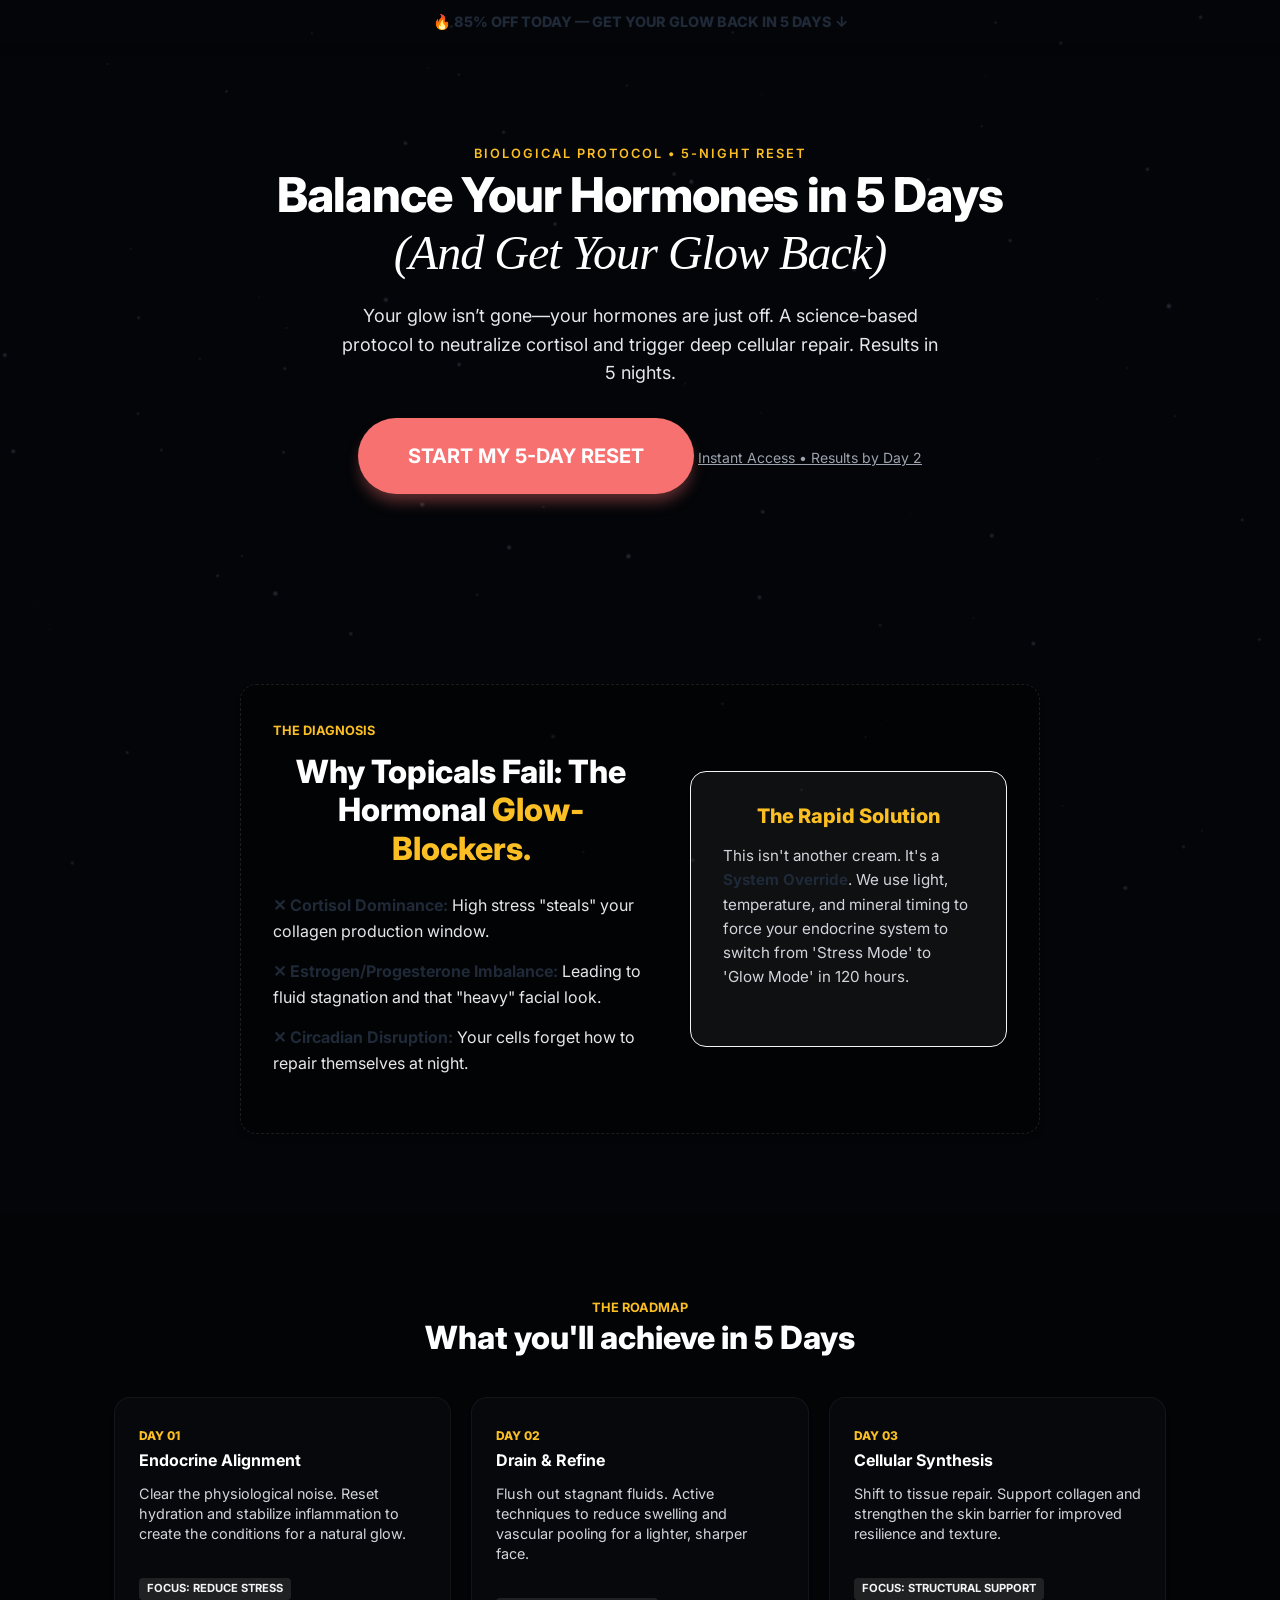
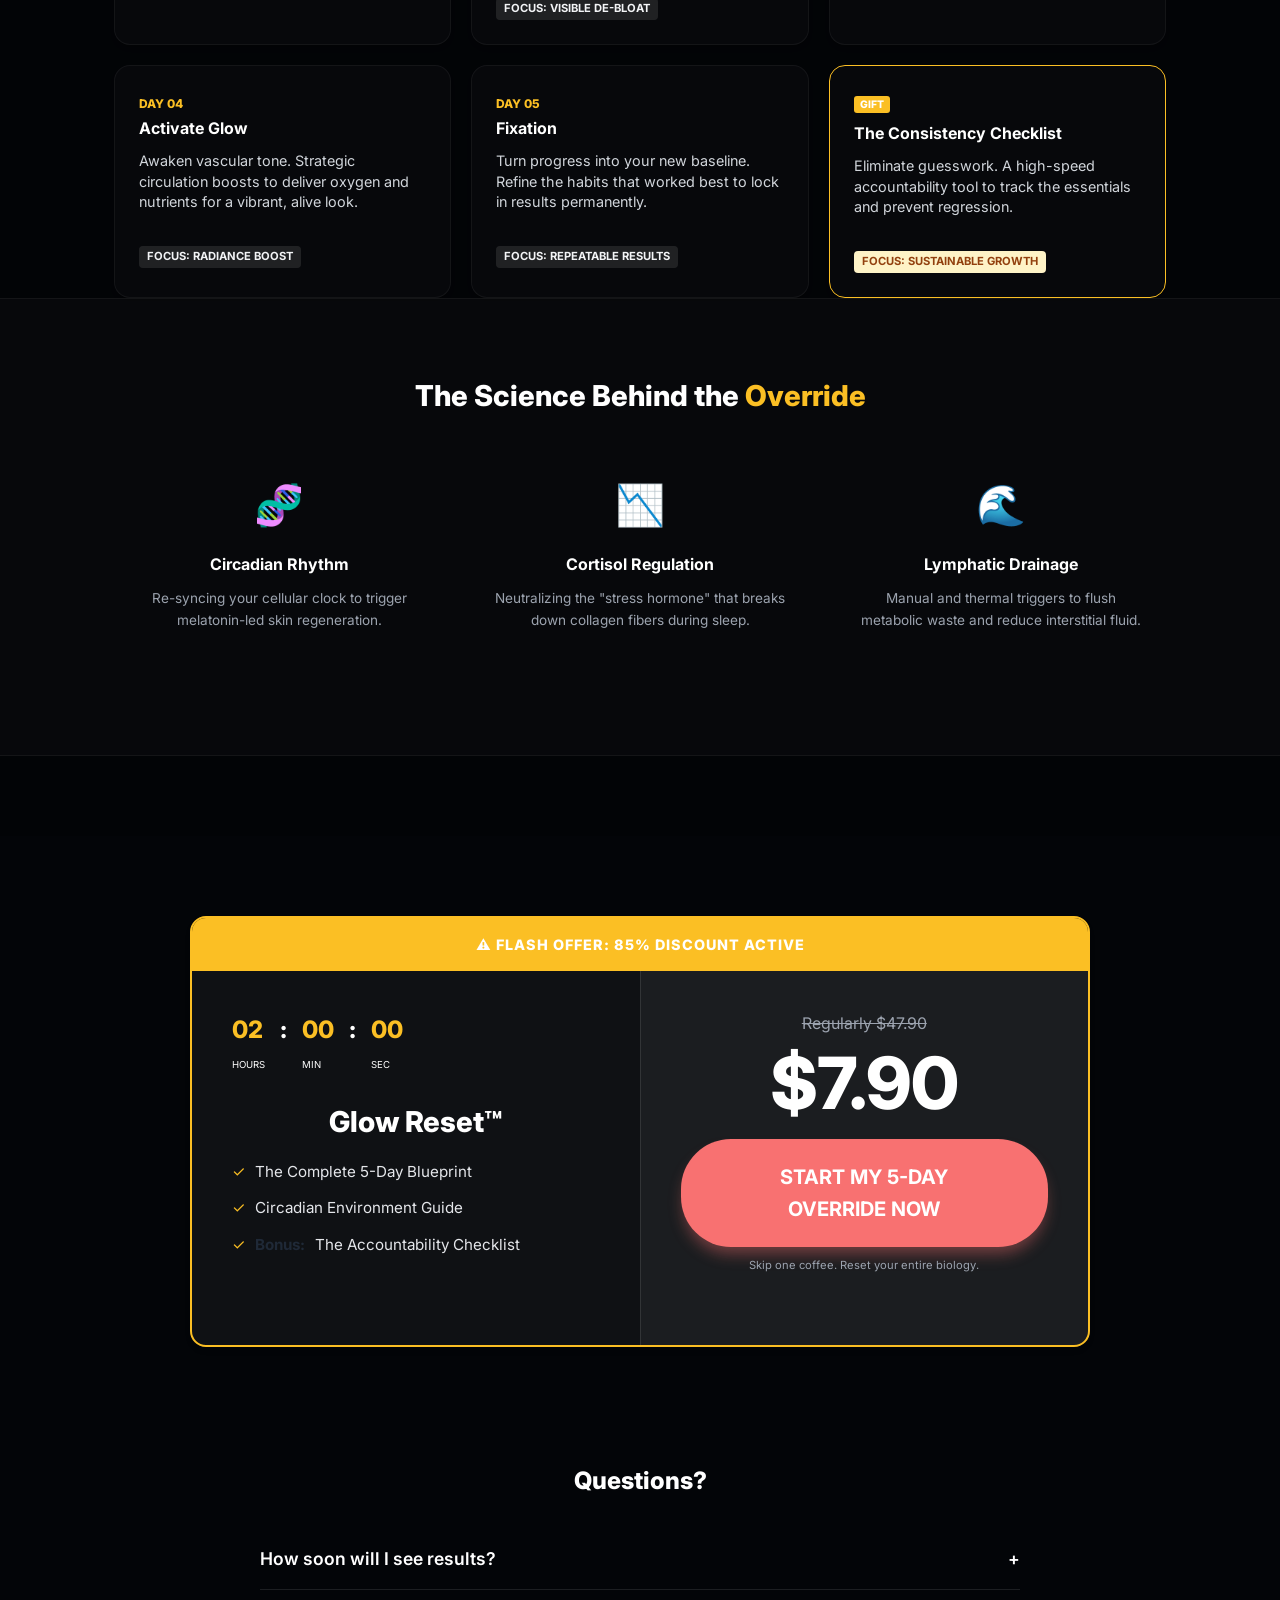
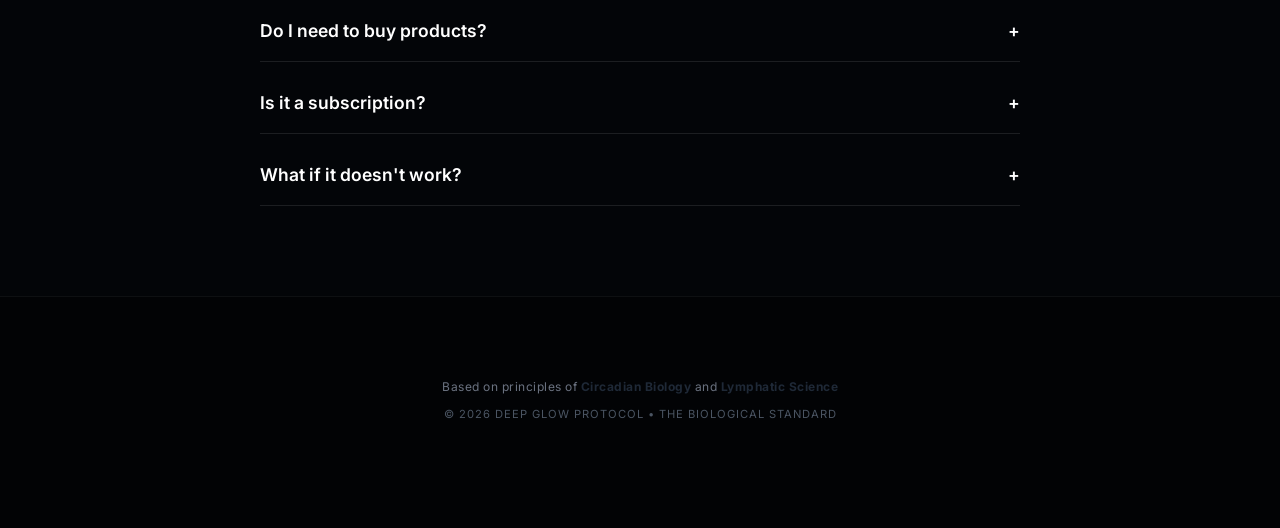
==== commit 5c0b3b05: "Update index.html" ====
--- a/index.html
+++ b/index.html
@@ -3,7 +3,7 @@
 <head>
     <meta charset="UTF-8">
     <meta name="viewport" content="width=device-width, initial-scale=1.0, maximum-scale=1.0, user-scalable=no">
-    <title>Deep Glow | 5-Day Reset Protocol</title>
+    <title>Glow Reset™ | 5-Day Hormone Reset Protocol</title>
     <link href="https://fonts.googleapis.com/css2?family=Plus+Jakarta+Sans:wght@800&family=Inter:wght@300;400;600&display=swap" rel="stylesheet">
     <link rel="stylesheet" href="style.css">
     <style>
@@ -83,11 +83,16 @@
         }
 
         @media (max-width: 768px) {
-            .mobile-stack { display: block !important; }
-            .mobile-stack > div { margin-bottom: 20px; }
-            h1 { font-size: 2.2rem !important; }
-            .section { padding: 40px 0 !important; }
-        }
+    .mobile-stack { display: block !important; }
+    .mobile-stack > div { margin-bottom: 20px; }
+    h1 { font-size: 2.2rem !important; }
+    .section { padding: 40px 0 !important; }
+}
+
+@media (max-width: 480px) {
+    .top-alert { font-size: 0.75rem; padding: 8px; }
+}
+        
 
         footer {
     padding: 40px 20px;
@@ -116,11 +121,67 @@
     margin: 0;
     padding: 0;
     overflow-x: hidden;
-}
+    padding-top: 60px;
+}
+.top-alert {
+    position: fixed;
+    top: 0;
+    left: 0;
+    width: 100%;
+    text-align: center;
+    font-weight: 800;
+    font-size: 0.9rem;
+    padding: 10px;
+    z-index: 9999;
+    animation: pulseAlert 2s ease-in-out infinite;
+    box-shadow: 0 2px 10px rgba(0,0,0,0.3);
+    cursor: pointer;
+    transition: transform 0.1s ease, opacity 0.2s ease;
+}
+.top-alert:active {
+    transform: scale(0.97);
+    opacity: 0.8;
+}
+.top-alert:hover {
+    opacity: 0.9;
+}
+
+/* Animação */
+@keyframes pulseAlert {
+    0% {
+        background-color: #ff0000;
+        color: #ffffff;
+    }
+    50% {
+        background-color: #ff4d4d;
+        color: #ffffff;
+    }
+    100% {
+        background-color: #ff0000;
+        color: #ffffff;
+    }
+}
+
+
         
     </style>
     <!-- Meta Pixel Code -->
 <script>
+function scrollToOffer() {
+    const element = document.getElementById('offer');
+    const alertBar = document.querySelector('.top-alert');
+
+    if (!element) return;
+
+    const offset = alertBar ? alertBar.offsetHeight : 0;
+
+    const position = element.getBoundingClientRect().top + window.pageYOffset - offset;
+
+    window.scrollTo({
+        top: position,
+        behavior: 'smooth'
+    });
+}
 !function(f,b,e,v,n,t,s)
 {if(f.fbq)return;n=f.fbq=function(){n.callMethod?
 n.callMethod.apply(n,arguments):n.queue.push(arguments)};
@@ -138,13 +199,17 @@
 <!-- End Meta Pixel Code -->
 </head>
 <body>
-
+    
+  <div class="top-alert" onclick="scrollToOffer()">
+    🔥 85% OFF TODAY — GET YOUR GLOW BACK IN 5 DAYS ↓
+</div>
+    
     <canvas id="dropletCanvas"></canvas>
 
     <header class="section">
         <div class="container text-center">
             <span style="color: #fbbf24; font-weight: 600; text-transform: uppercase; letter-spacing: 2px; font-size: 0.8rem;">Biological Protocol • 5-Night Reset</span>
-            <h1 style="color: #ffffff;">The 5-Day Biological <br> <span style="font-style: italic; font-weight: 400; font-family: serif; color: #ffffff;">Override to Reset Your Glow Hormones</span></h1>
+            <h1 style="color: #ffffff;">Balance Your Hormones in 5 Days <br> <span style="font-style: italic; font-weight: 400; font-family: serif; color: #ffffff;">(And Get Your Glow Back)</span></h1>
             <p style="margin: 0 auto; max-width: 600px; color: #e5e7eb;">Your glow isn’t gone—your hormones are just off. A science-based protocol to neutralize cortisol and trigger deep cellular repair. Results in 5 nights.</p>
             
             <div class="cta-container">
@@ -274,7 +339,7 @@
                                 <div><span style="font-size: 1.5rem; font-weight: 800; color: #fbbf24;" id="s">00</span><br><small style="font-size: 0.6rem; text-transform: uppercase; color: #ffffff;">Sec</small></div>
                             </div>
 
-                            <h3 style="font-size: 1.8rem; color: #ffffff;">Deep Glow Reset™</h3>
+                            <h3 style="font-size: 1.8rem; color: #ffffff;">Glow Reset™</h3>
                             <ul style="list-style: none; margin-top: 20px; padding: 0;">
                                 <li style="margin-bottom: 12px; font-size: 0.95rem; display: flex; align-items: center; gap: 10px; color: #e5e7eb;">
                                     <span style="color: #fbbf24;">✓</span> The Complete 5-Day Blueprint
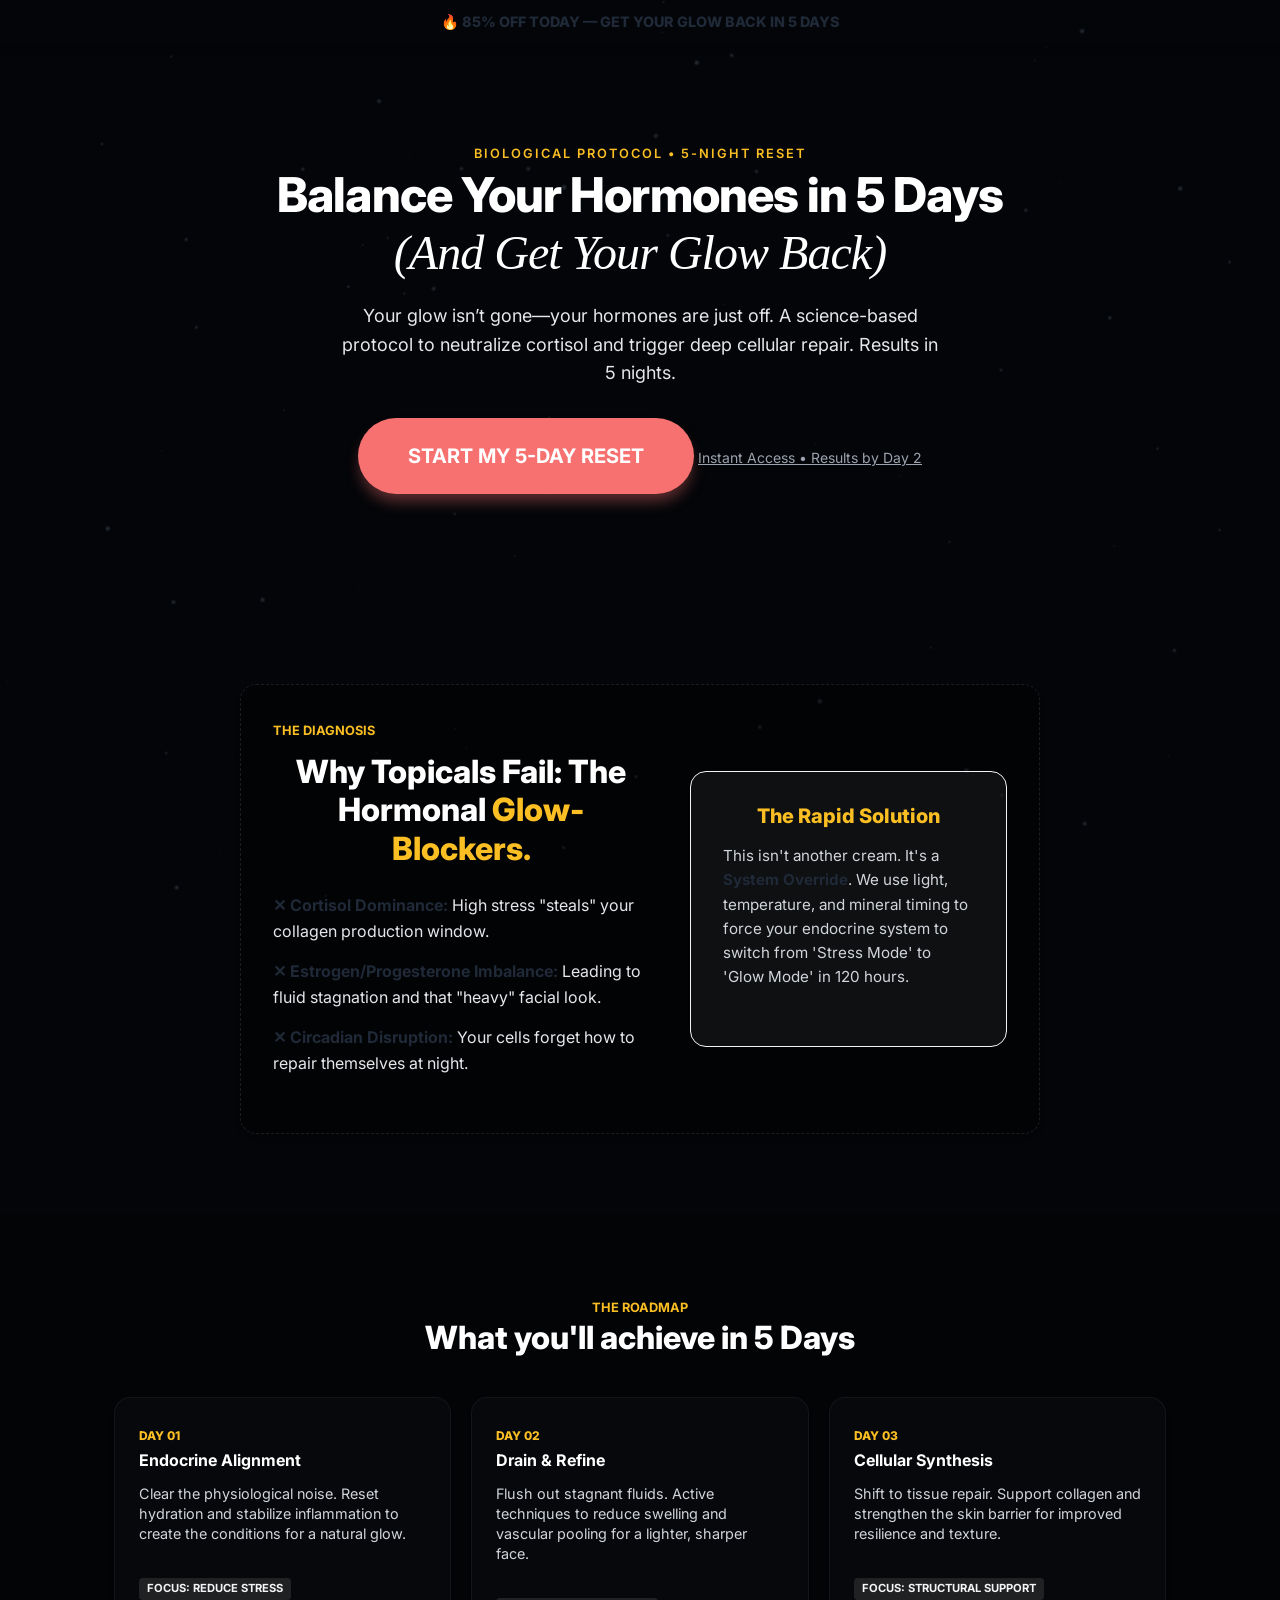
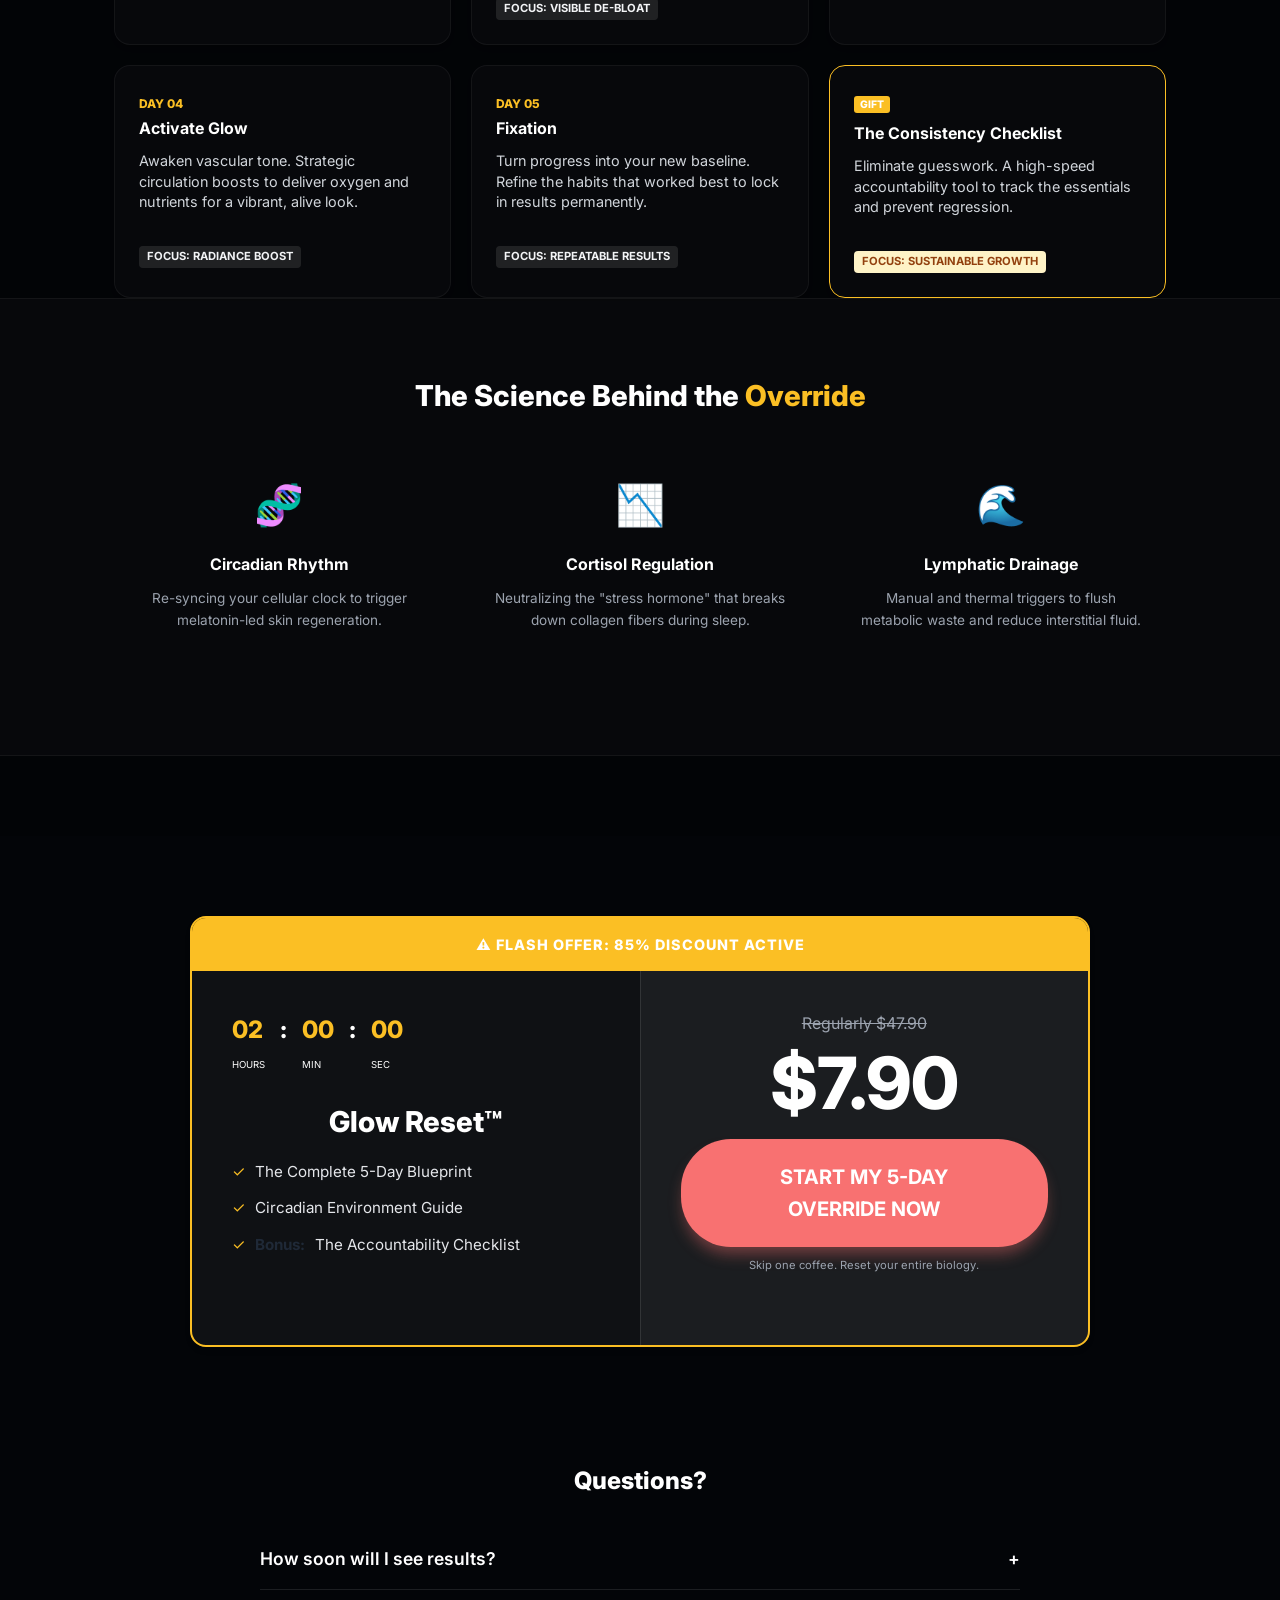
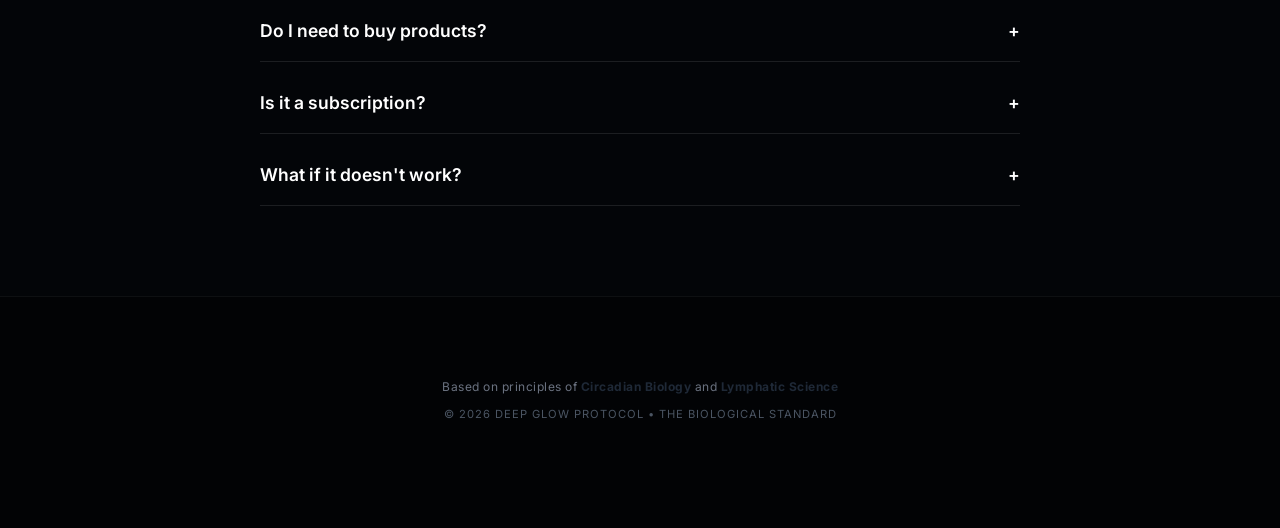
==== commit 88e607ea: "Update index.html" ====
--- a/index.html
+++ b/index.html
@@ -136,7 +136,7 @@
     animation: pulseAlert 2s ease-in-out infinite;
     box-shadow: 0 2px 10px rgba(0,0,0,0.3);
     cursor: pointer;
-    transition: transform 0.1s ease, opacity 0.2s ease;
+    transition: transform 0.3s ease, opacity 0.2s ease;
 }
 .top-alert:active {
     transform: scale(0.97);
@@ -201,7 +201,7 @@
 <body>
     
   <div class="top-alert" onclick="scrollToOffer()">
-    🔥 85% OFF TODAY — GET YOUR GLOW BACK IN 5 DAYS ↓
+    🔥 85% OFF TODAY — GET YOUR GLOW BACK IN 5 DAYS
 </div>
     
     <canvas id="dropletCanvas"></canvas>
@@ -461,6 +461,21 @@
             content.style.maxHeight = (isOpen && isOpen !== "0px") ? null : content.scrollHeight + "px";
         }
         window.onload = function () { startTimer(7200); };
+        let lastScrollTop = 0;
+
+window.addEventListener('load', function () {
+    const alertBar = document.querySelector('.top-alert');
+
+    window.addEventListener('scroll', function () {
+        let scrollTop = window.pageYOffset || document.documentElement.scrollTop;
+
+        if (scrollTop > 100) {
+            alertBar.style.transform = "translateY(-100%)";
+        } else {
+            alertBar.style.transform = "translateY(0)";
+        }
+    });
+});
     </script>
 </body>
 </html>
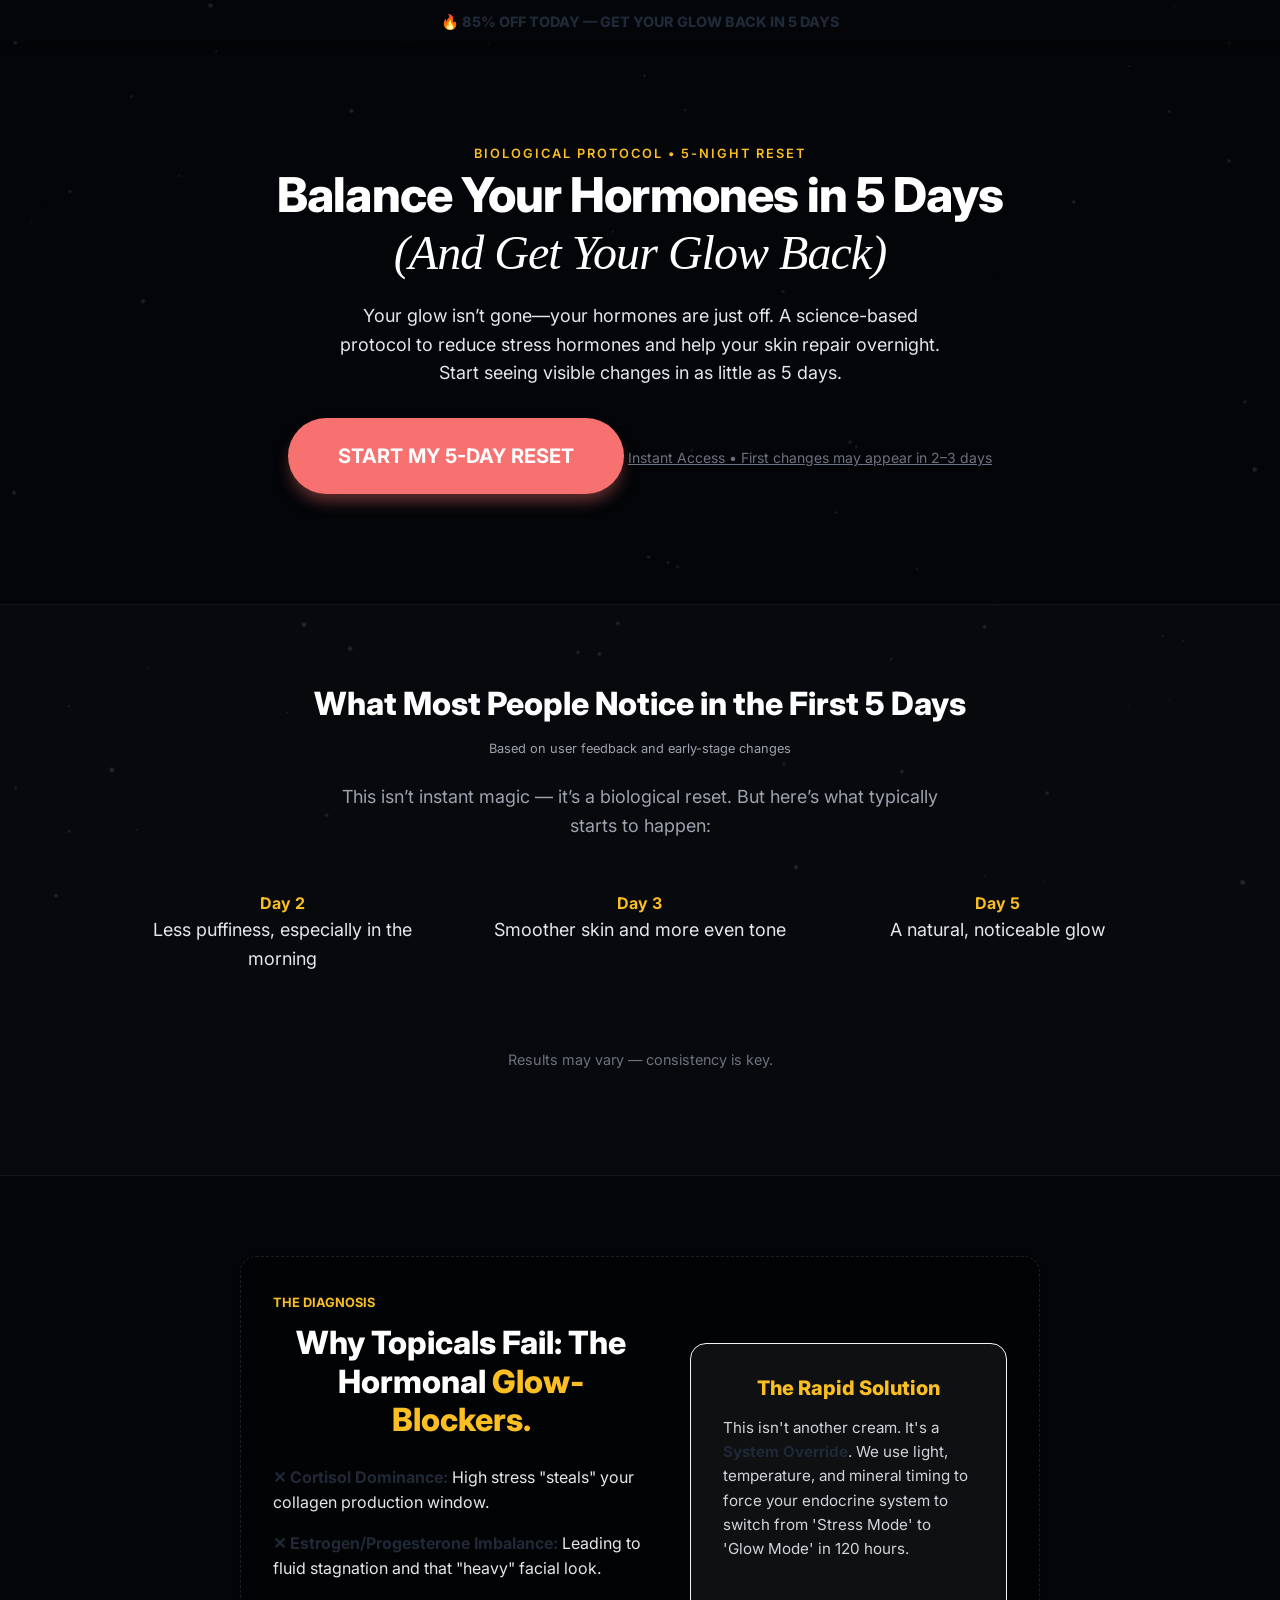
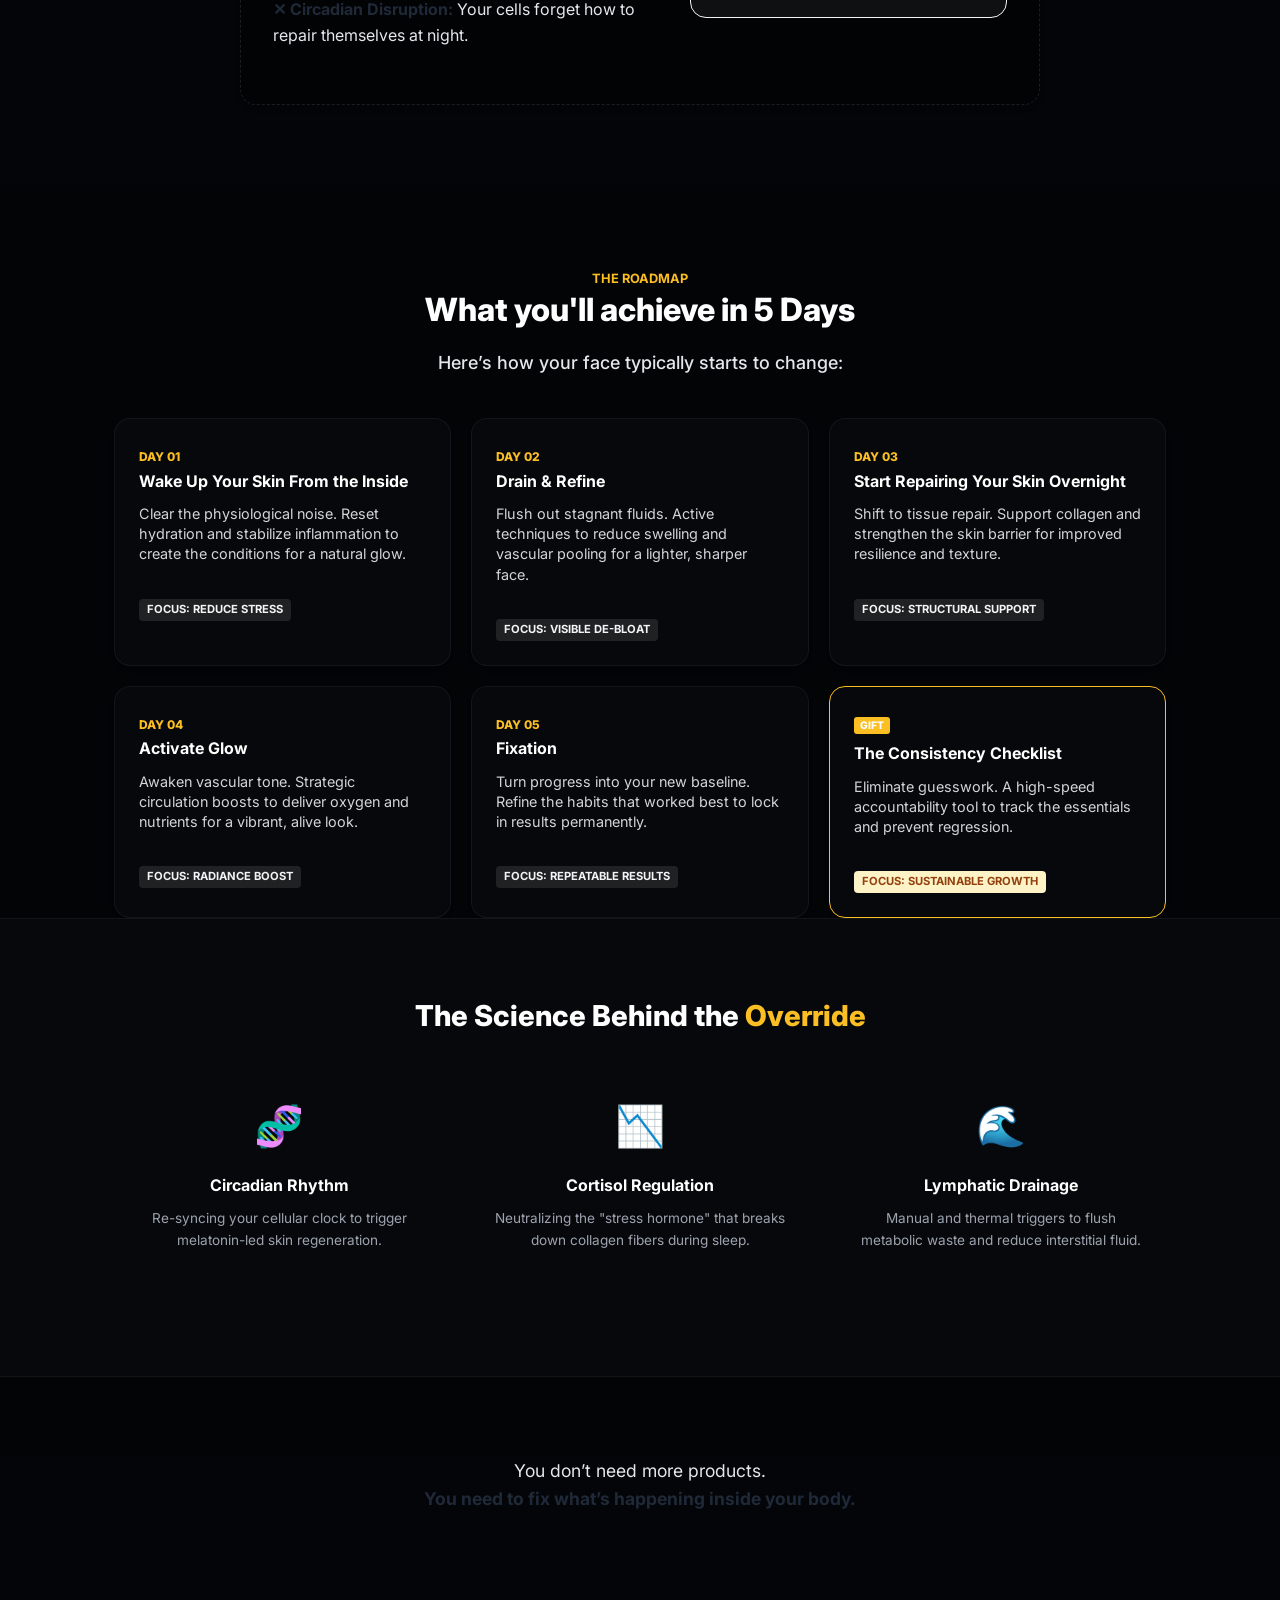
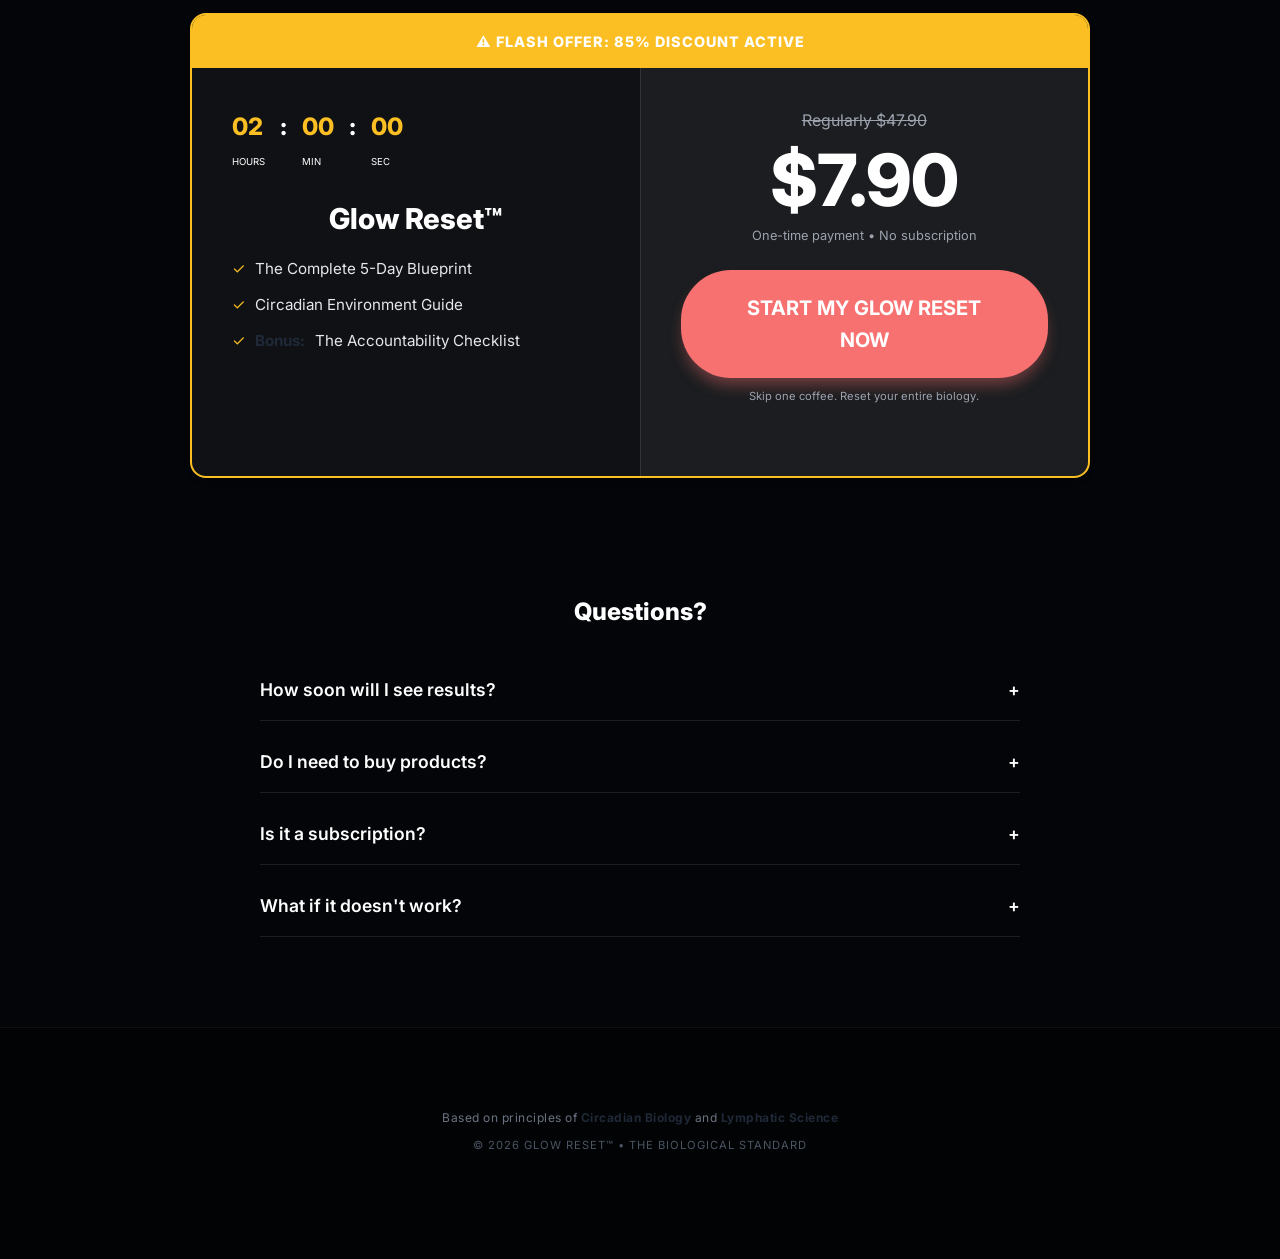
==== commit 8277cb9e: "Update index.html" ====
--- a/index.html
+++ b/index.html
@@ -2,7 +2,7 @@
 <html lang="en">
 <head>
     <meta charset="UTF-8">
-    <meta name="viewport" content="width=device-width, initial-scale=1.0, maximum-scale=1.0, user-scalable=no">
+    <meta name="description" content="Balance your hormones and restore your natural glow in 5 days with this science-based reset protocol.">
     <title>Glow Reset™ | 5-Day Hormone Reset Protocol</title>
     <link href="https://fonts.googleapis.com/css2?family=Plus+Jakarta+Sans:wght@800&family=Inter:wght@300;400;600&display=swap" rel="stylesheet">
     <link rel="stylesheet" href="style.css">
@@ -207,17 +207,59 @@
     <canvas id="dropletCanvas"></canvas>
 
     <header class="section">
+        
         <div class="container text-center">
             <span style="color: #fbbf24; font-weight: 600; text-transform: uppercase; letter-spacing: 2px; font-size: 0.8rem;">Biological Protocol • 5-Night Reset</span>
             <h1 style="color: #ffffff;">Balance Your Hormones in 5 Days <br> <span style="font-style: italic; font-weight: 400; font-family: serif; color: #ffffff;">(And Get Your Glow Back)</span></h1>
-            <p style="margin: 0 auto; max-width: 600px; color: #e5e7eb;">Your glow isn’t gone—your hormones are just off. A science-based protocol to neutralize cortisol and trigger deep cellular repair. Results in 5 nights.</p>
+            <p style="margin: 0 auto; max-width: 600px; color: #e5e7eb;">Your glow isn’t gone—your hormones are just off. A science-based protocol to reduce stress hormones and help your skin repair overnight. Start seeing visible changes in as little as 5 days.</p>
+            
+            
             
             <div class="cta-container">
                 <a href="#offer" class="cta">Start My 5-Day Reset</a>
-                <span class="cta-secondary" style="color: #9ca3af;">Instant Access • Results by Day 2</span>
+                <span class="cta-secondary">Instant Access • First changes may appear in 2–3 days</span>
             </div>
         </div>
     </header>
+
+    <section class="section" style="background: rgba(255,255,255,0.02); border-top: 1px solid rgba(255,255,255,0.05); border-bottom: 1px solid rgba(255,255,255,0.05);">
+    <div class="container text-center">
+        
+        <h2 style="color: #ffffff; margin-bottom: 10px;">
+            What Most People Notice in the First 5 Days
+        </h2>
+        <p style="margin-top:15px; font-size:0.8rem; color:#9ca3af;">
+Based on user feedback and early-stage changes
+</p>
+
+        <p style="max-width: 600px; margin: 0 auto 30px auto; color: #9ca3af;">
+            This isn’t instant magic — it’s a biological reset. But here’s what typically starts to happen:
+        </p>
+
+        <div style="display: flex; gap: 20px; justify-content: center;" class="mobile-stack">
+
+            <div style="flex: 1; padding: 20px;">
+                <h4 style="color: #fbbf24;">Day 2</h4>
+                <p style="color: #e5e7eb;">Less puffiness, especially in the morning</p>
+            </div>
+
+            <div style="flex: 1; padding: 20px;">
+                <h4 style="color: #fbbf24;">Day 3</h4>
+                <p style="color: #e5e7eb;">Smoother skin and more even tone</p>
+            </div>
+
+            <div style="flex: 1; padding: 20px;">
+                <h4 style="color: #fbbf24;">Day 5</h4>
+                <p style="color: #e5e7eb;">A natural, noticeable glow</p>
+            </div>
+
+        </div>
+        <p style="margin-top: 30px; font-size: 0.9rem; color: #6b7280;">
+    Results may vary — consistency is key.
+</p>
+    </div>
+        
+</section>
 
     <main>
         <section class="section section-dark">
@@ -248,11 +290,15 @@
             <div class="container text-center">
                 <span style="color: #fbbf24; text-transform: uppercase; font-size: 0.8rem; font-weight: 700;">The Roadmap</span>
                 <h2 style="color: #ffffff;">What you'll achieve in 5 Days</h2>
+
+                <p style="margin-bottom: 25px; color:#e5e7eb; font-weight:500;">
+Here’s how your face typically starts to change:
+</p>
                 
                 <div class="module-grid">
                     <div class="box module-card">
                         <span style="color: #fbbf24; font-weight: 800; font-size: 0.75rem;">DAY 01</span>
-                        <h4>Endocrine Alignment</h4>
+                        <h4>Wake Up Your Skin From the Inside</h4>
                         <p>Clear the physiological noise. Reset hydration and stabilize inflammation to create the conditions for a natural glow.</p>
                         <span class="benefit-tag">Focus: Reduce Stress</span>
                     </div>
@@ -266,7 +312,7 @@
                     
                     <div class="box module-card">
                         <span style="color: #fbbf24; font-weight: 800; font-size: 0.75rem;">DAY 03</span>
-                        <h4>Cellular Synthesis</h4>
+                        <h4>Start Repairing Your Skin Overnight</h4>
                         <p>Shift to tissue repair. Support collagen and strengthen the skin barrier for improved resilience and texture.</p>
                         <span class="benefit-tag">Focus: Structural Support</span>
                     </div>
@@ -322,6 +368,11 @@
             
         </section>
 
+        <p style="text-align:center; color:#e5e7eb; margin-bottom:20px; font-size:1.1rem;">
+You don’t need more products.<br>
+<strong>You need to fix what’s happening inside your body.</strong>
+</p>
+        
         <section id="offer" class="section">
             <div class="container">
                 <div class="box" style="max-width: 900px; margin: 0 auto; padding: 0; overflow: hidden; border: 2px solid #fbbf24; background: rgba(255,255,255,0.05);">
@@ -356,9 +407,11 @@
                         <div style="background: rgba(255,255,255,0.05); padding: 40px; text-align: center; border-left: 1px solid rgba(255,255,255,0.1); flex: 1;">
                             <span style="text-decoration: line-through; color: #9ca3af;">Regularly $47.90</span>
                             <div style="font-size: 4.5rem; font-weight: 800; color: #ffffff; line-height: 1; margin: 10px 0;">$7.90</div>
-                            
+                            <p style="font-size:0.8rem; color:#9ca3af; margin-top:10px;">
+One-time payment • No subscription
+</p>
                             <div class="cta-container" style="margin-top: 20px;">
-                                <a href="https://pay.hotmart.com/W104754654M?bid=1772998700626" class="cta" style="width: 100%; display: block; box-sizing: border-box;">Start My 5-Day Override Now</a>
+                                <a href="https://pay.hotmart.com/W104754654M?bid=1772998700626" class="cta" style="width: 100%; display: block; box-sizing: border-box;">Start My Glow Reset Now</a>
                                 <span style="font-size: 0.7rem; color: #9ca3af; margin-top: 10px; display: block;">Skip one coffee. Reset your entire biology.</span>
                             </div>
                         </div>
@@ -397,7 +450,7 @@
         </p>
         
         <p class="footer-copy">
-            © 2026 DEEP GLOW PROTOCOL • THE BIOLOGICAL STANDARD
+            © 2026 GLOW RESET™ • THE BIOLOGICAL STANDARD
         </p>
     </div>
 </footer>
@@ -443,27 +496,31 @@
 
         // Timer Logic
         function startTimer(duration) {
-            let timer = duration, hours, minutes, seconds;
-            setInterval(function () {
-                hours = parseInt(timer / 3600, 10);
-                minutes = parseInt((timer % 3600) / 60, 10);
-                seconds = parseInt(timer % 60, 10);
-                document.getElementById('h').textContent = hours < 10 ? "0" + hours : hours;
-                document.getElementById('m').textContent = minutes < 10 ? "0" + minutes : minutes;
-                document.getElementById('s').textContent = seconds < 10 ? "0" + seconds : seconds;
-                if (--timer < 0) timer = duration;
-            }, 1000);
-        }
+    let timer = duration, hours, minutes, seconds;
+
+    const interval = setInterval(function () {
+        hours = parseInt(timer / 3600, 10);
+        minutes = parseInt((timer % 3600) / 60, 10);
+        seconds = parseInt(timer % 60, 10);
+
+        document.getElementById('h').textContent = hours < 10 ? "0" + hours : hours;
+        document.getElementById('m').textContent = minutes < 10 ? "0" + minutes : minutes;
+        document.getElementById('s').textContent = seconds < 10 ? "0" + seconds : seconds;
+
+        if (--timer < 0) {
+            clearInterval(interval);
+        }
+    }, 1000);
+}
         function toggleFaq(btn) {
             const content = btn.nextElementSibling;
             const isOpen = content.style.maxHeight;
             document.querySelectorAll('.faq-content').forEach(c => c.style.maxHeight = null);
             content.style.maxHeight = (isOpen && isOpen !== "0px") ? null : content.scrollHeight + "px";
         }
-        window.onload = function () { startTimer(7200); };
-        let lastScrollTop = 0;
-
 window.addEventListener('load', function () {
+    startTimer(7200);
+
     const alertBar = document.querySelector('.top-alert');
 
     window.addEventListener('scroll', function () {
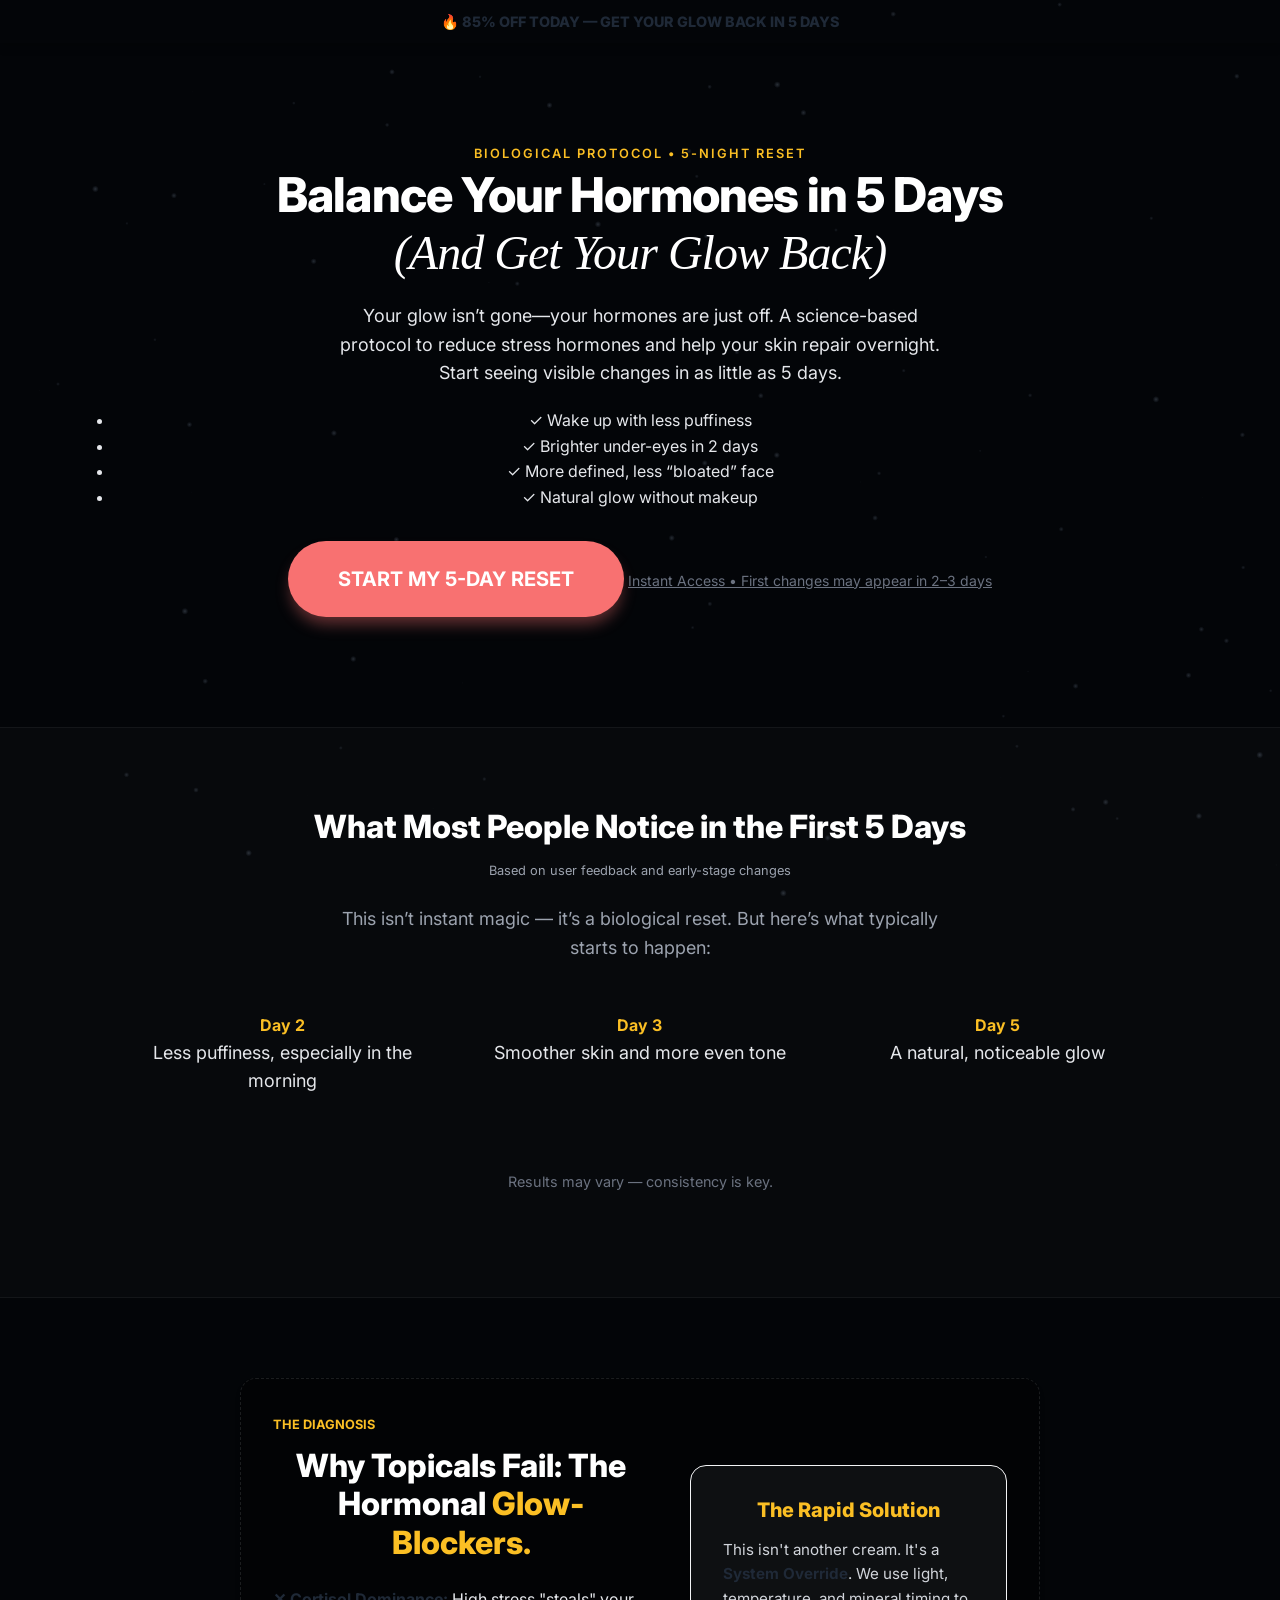
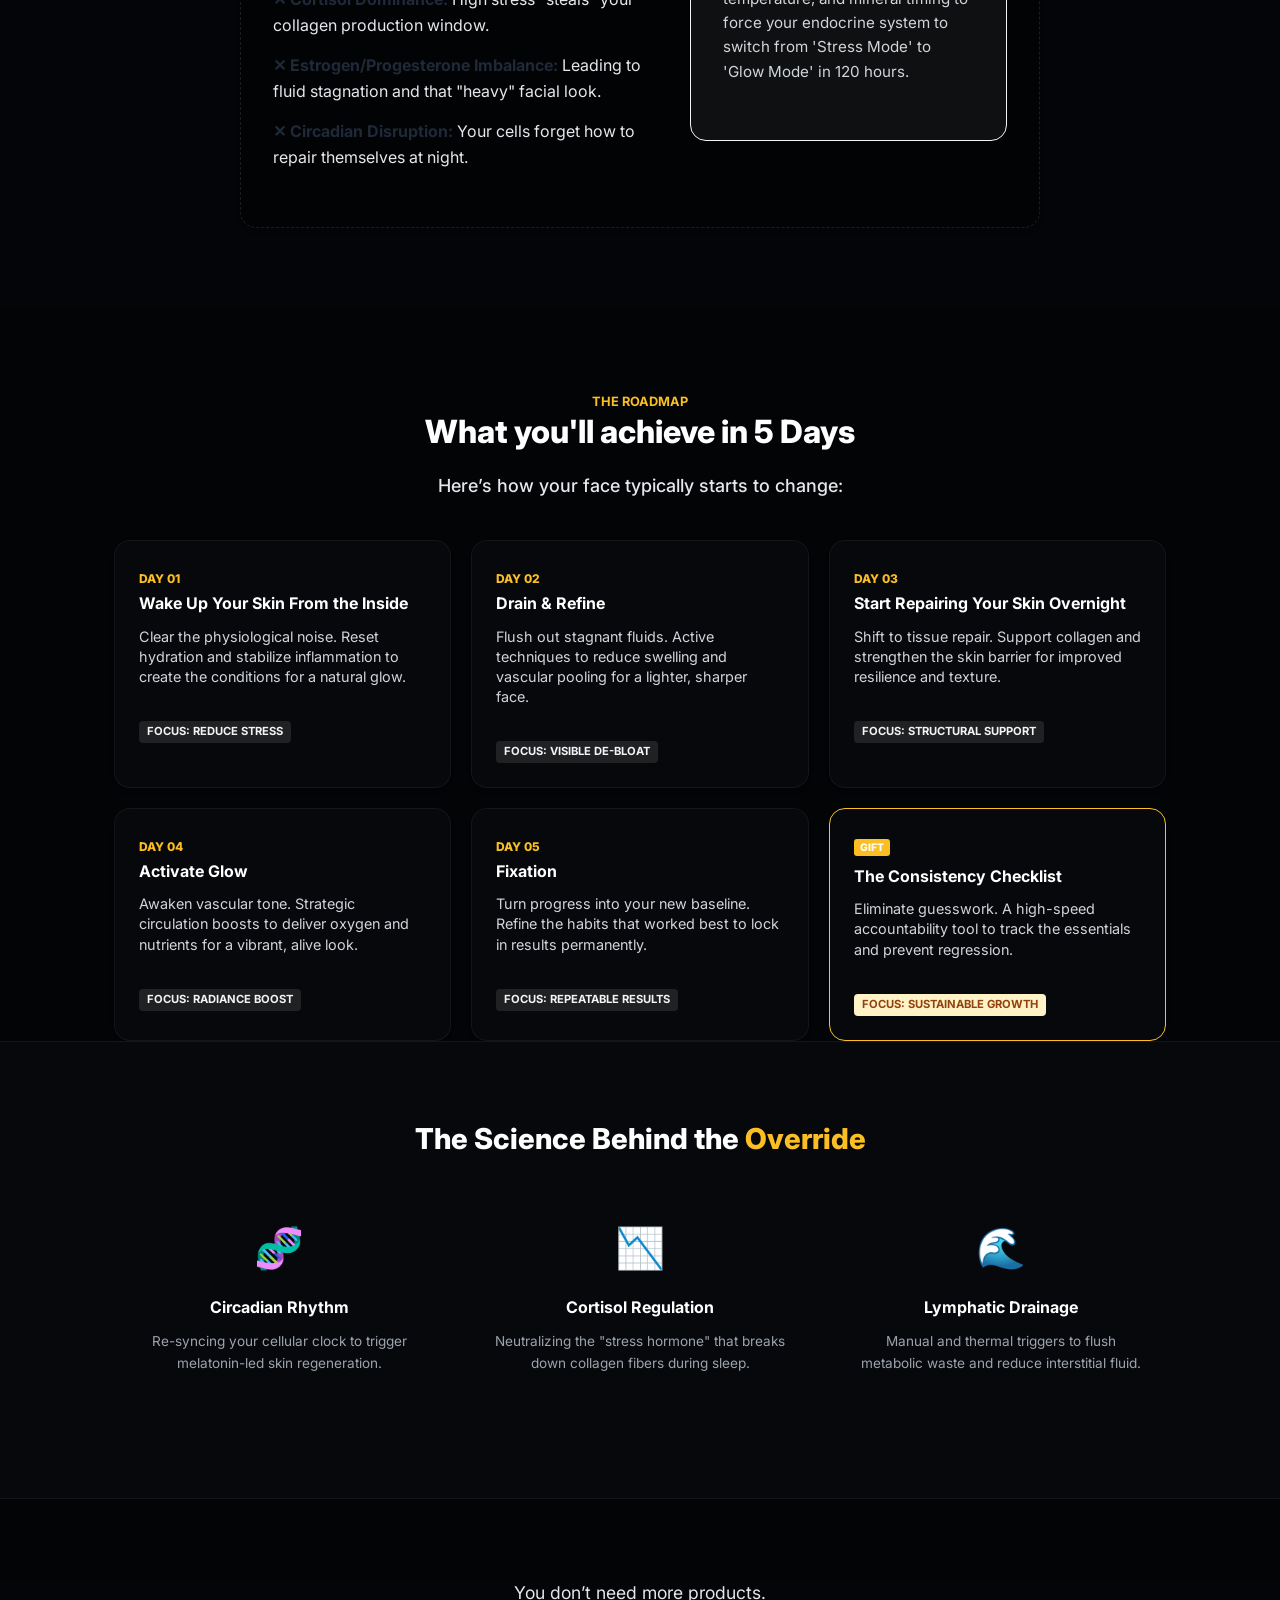
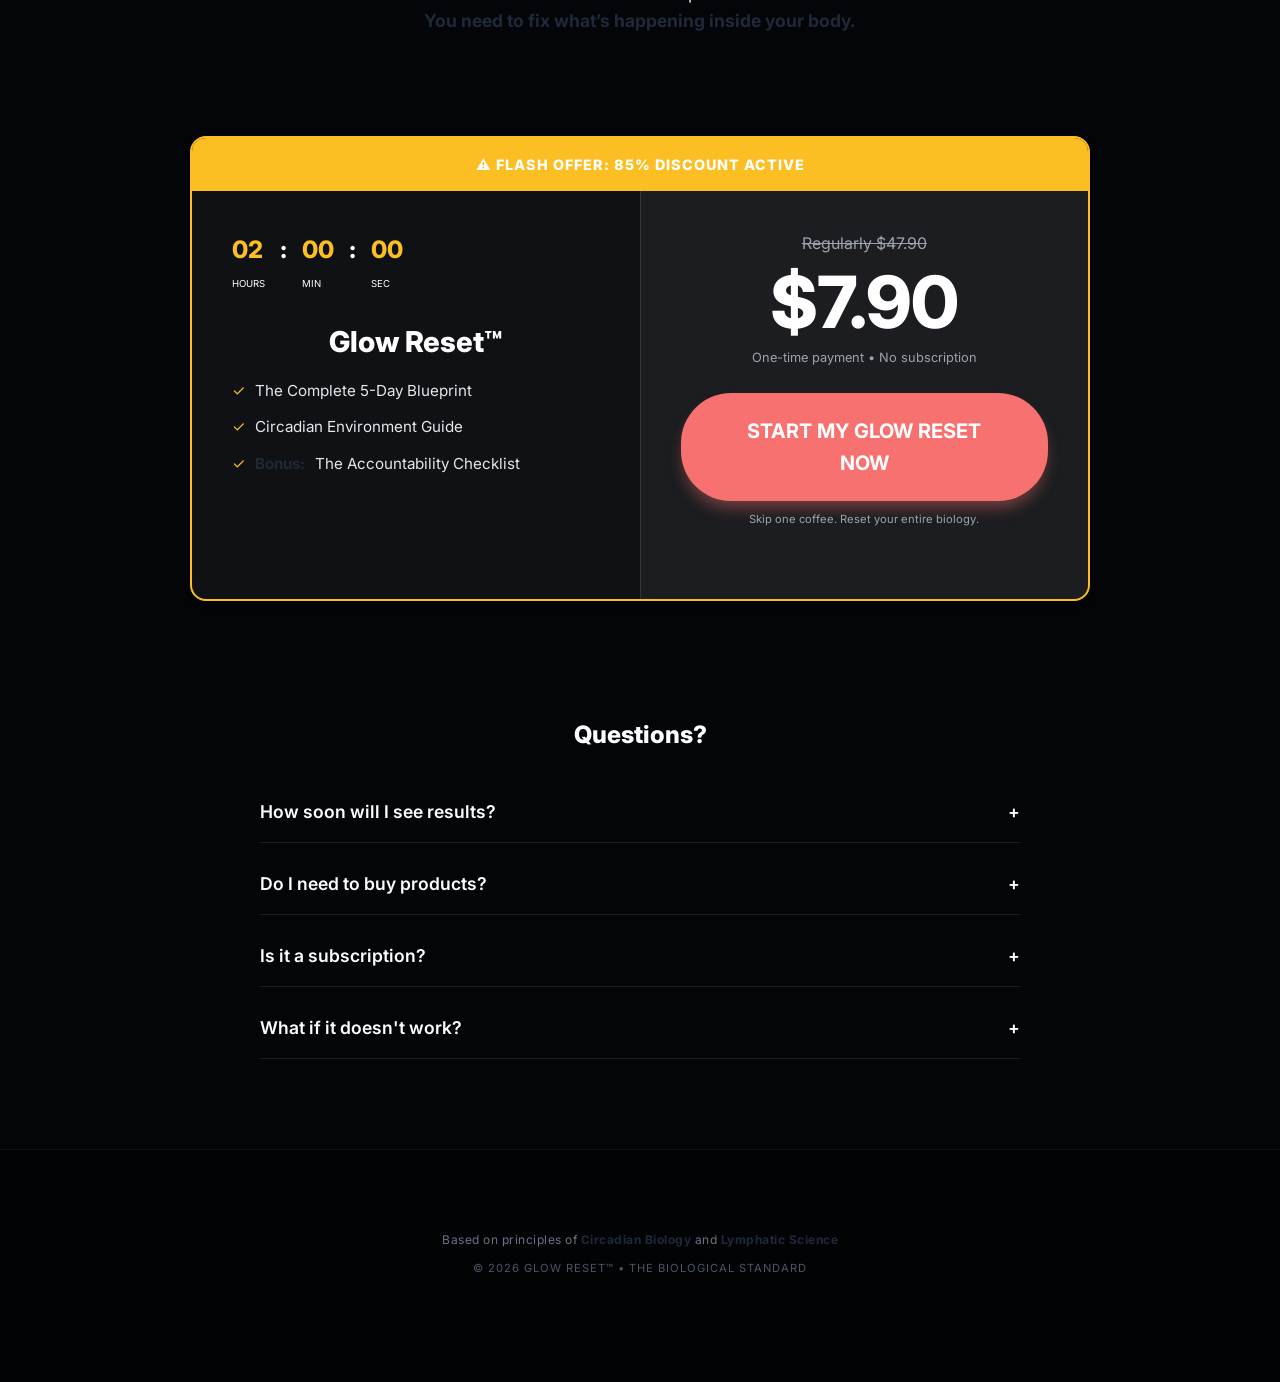
==== commit 78bbef23: "Update index.html" ====
--- a/index.html
+++ b/index.html
@@ -1,6 +1,7 @@
 <!DOCTYPE html>
 <html lang="en">
 <head>
+    <meta name="viewport" content="width=device-width, initial-scale=1.0">
     <meta charset="UTF-8">
     <meta name="description" content="Balance your hormones and restore your natural glow in 5 days with this science-based reset protocol.">
     <title>Glow Reset™ | 5-Day Hormone Reset Protocol</title>
@@ -213,7 +214,12 @@
             <h1 style="color: #ffffff;">Balance Your Hormones in 5 Days <br> <span style="font-style: italic; font-weight: 400; font-family: serif; color: #ffffff;">(And Get Your Glow Back)</span></h1>
             <p style="margin: 0 auto; max-width: 600px; color: #e5e7eb;">Your glow isn’t gone—your hormones are just off. A science-based protocol to reduce stress hormones and help your skin repair overnight. Start seeing visible changes in as little as 5 days.</p>
             
-            
+            <ul style="margin-top:20px; margin-bottom:25px; color:#e5e7eb;">
+<li>✓ Wake up with less puffiness</li>
+<li>✓ Brighter under-eyes in 2 days</li>
+<li>✓ More defined, less “bloated” face</li>
+<li>✓ Natural glow without makeup</li>
+</ul>
             
             <div class="cta-container">
                 <a href="#offer" class="cta">Start My 5-Day Reset</a>
